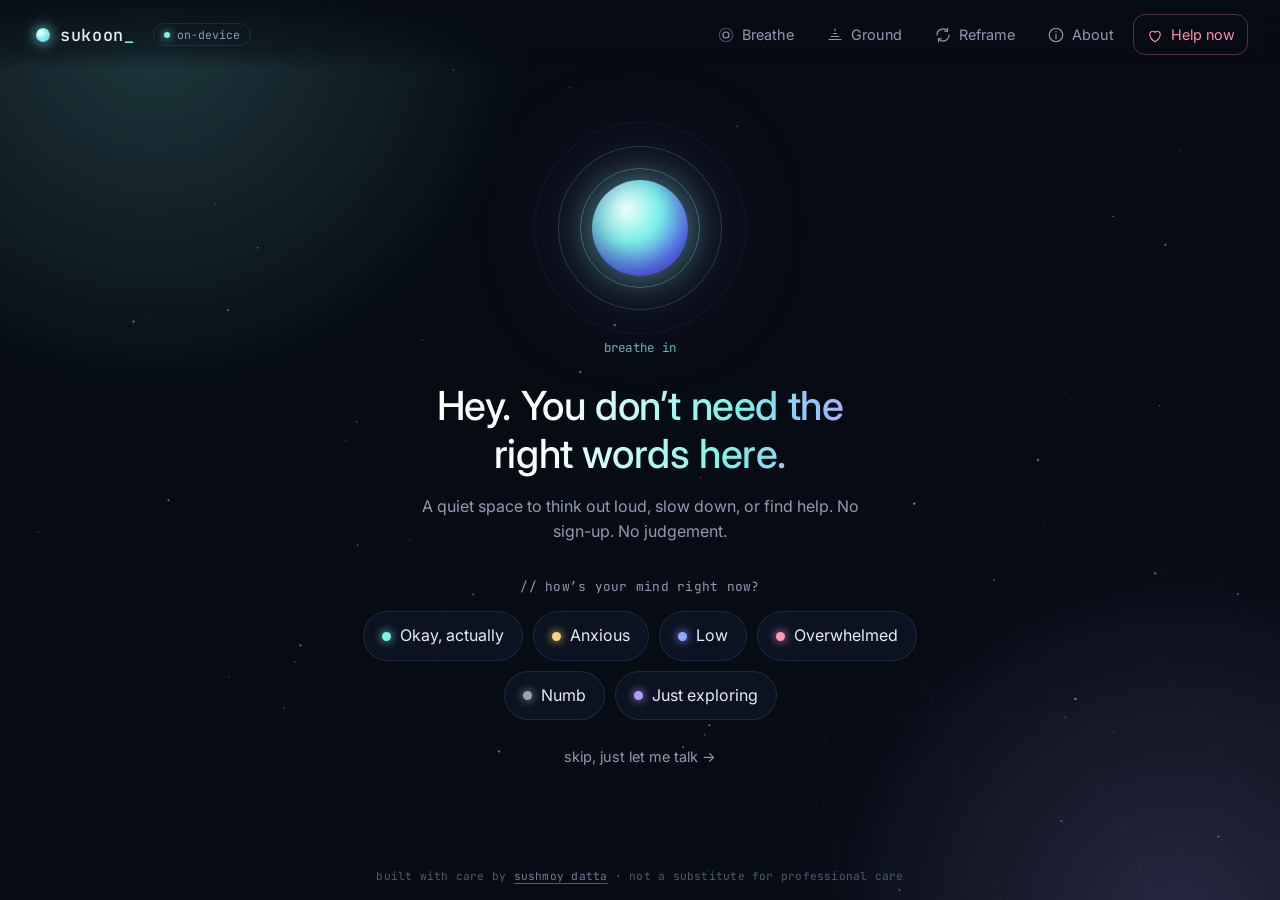
==== frontend/index.html @ e1b1a103 "Redesign as Sukoon: calm futuristic UI, working backend, GitHub Pages deploy - Restructure into back" ====
<!doctype html>
<html lang="en">
<head>
  <meta charset="utf-8" />
  <meta name="viewport" content="width=device-width, initial-scale=1, viewport-fit=cover" />
  <title>Sukoon · Student Wellbeing Companion</title>
  <meta name="description" content="A calm, private space for IIT (ISM) Dhanbad students to talk, breathe and find support. Crisis-aware chatbot with guided breathing, grounding and thought reframing." />
  <meta name="theme-color" content="#070b14" />
  <meta property="og:title" content="Sukoon · Student Wellbeing Companion" />
  <meta property="og:description" content="Talk, breathe, ground yourself. A crisis-aware wellbeing companion for students." />
  <link rel="icon" href="data:image/svg+xml,%3Csvg xmlns='http://www.w3.org/2000/svg' viewBox='0 0 64 64'%3E%3Cdefs%3E%3CradialGradient id='g'%3E%3Cstop offset='0' stop-color='%23b8fff6'/%3E%3Cstop offset='.6' stop-color='%237cf3e8'/%3E%3Cstop offset='1' stop-color='%23a58bff'/%3E%3C/radialGradient%3E%3C/defs%3E%3Ccircle cx='32' cy='32' r='26' fill='url(%23g)'/%3E%3C/svg%3E" />
  <link rel="preconnect" href="https://fonts.googleapis.com" />
  <link rel="preconnect" href="https://fonts.gstatic.com" crossorigin />
  <link href="https://fonts.googleapis.com/css2?family=Inter:wght@300;400;500;600&family=JetBrains+Mono:wght@400;500&display=swap" rel="stylesheet" />
  <link rel="stylesheet" href="css/style.css" />
</head>
<body>
  <div class="bg" aria-hidden="true">
    <div class="bg-grid"></div>
    <div class="bg-aurora a1"></div>
    <div class="bg-aurora a2"></div>
    <canvas id="stars"></canvas>
  </div>

  <header class="topbar">
    <button class="brand" id="brand" aria-label="Sukoon home">
      <span class="brand-dot"></span>
      <span class="brand-name">sukoon<span class="caret">_</span></span>
    </button>
    <span class="status" id="status" title="Where your messages are processed">
      <span class="status-led"></span><span id="status-text">on-device</span>
    </span>
    <nav class="tools" aria-label="Wellbeing tools">
      <button class="tool" data-open="breathe"><svg viewBox="0 0 24 24" aria-hidden="true"><circle cx="12" cy="12" r="4"/><circle cx="12" cy="12" r="9" opacity=".45"/></svg><span>Breathe</span></button>
      <button class="tool" data-open="ground"><svg viewBox="0 0 24 24" aria-hidden="true"><path d="M4 18h16M7 14h10M10 10h4M12 4v2"/></svg><span>Ground</span></button>
      <button class="tool" data-open="reframe"><svg viewBox="0 0 24 24" aria-hidden="true"><path d="M4 12a8 8 0 0 1 14-5.3M20 12a8 8 0 0 1-14 5.3"/><path d="M18 3v4h-4M6 21v-4h4"/></svg><span>Reframe</span></button>
      <button class="tool" data-open="about"><svg viewBox="0 0 24 24" aria-hidden="true"><circle cx="12" cy="12" r="9"/><path d="M12 11v6M12 7.5v.5"/></svg><span>About</span></button>
      <button class="tool urgent" data-open="help"><svg viewBox="0 0 24 24" aria-hidden="true"><path d="M12 21s-7-4.4-7-10a4 4 0 0 1 7-2.6A4 4 0 0 1 19 11c0 5.6-7 10-7 10z"/></svg><span>Help now</span></button>
    </nav>
  </header>

  <!-- ============ WELCOME ============ -->
  <section class="welcome" id="welcome">
    <div class="orb-wrap" aria-hidden="true">
      <div class="orb-ring r3"></div>
      <div class="orb-ring r2"></div>
      <div class="orb-ring r1"></div>
      <div class="orb"></div>
    </div>
    <p class="orb-cue mono" id="orb-cue" aria-hidden="true">breathe in</p>

    <h1 class="welcome-title">Hey. You don’t need the right words here.</h1>
    <p class="welcome-sub">A quiet space to think out loud, slow down, or find help. No sign-up. No judgement.</p>

    <fieldset class="checkin">
      <legend class="mono">// how’s your mind right now?</legend>
      <div class="moods">
        <button class="mood" data-mood="calm"><i style="--c:#7cf3e8"></i>Okay, actually</button>
        <button class="mood" data-mood="anxious"><i style="--c:#ffd27c"></i>Anxious</button>
        <button class="mood" data-mood="low"><i style="--c:#8aa8ff"></i>Low</button>
        <button class="mood" data-mood="overwhelmed"><i style="--c:#ff9bb8"></i>Overwhelmed</button>
        <button class="mood" data-mood="numb"><i style="--c:#9aa3b5"></i>Numb</button>
        <button class="mood" data-mood="curious"><i style="--c:#b49cff"></i>Just exploring</button>
      </div>
    </fieldset>
    <button class="link-btn" id="skip-checkin">skip, just let me talk →</button>
  </section>

  <!-- ============ CHAT ============ -->
  <main class="chat" id="chat" hidden>
    <div class="messages" id="messages" role="log" aria-live="polite" aria-label="Conversation"></div>

    <div class="composer-wrap">
      <div class="suggestions" id="suggestions"></div>
      <form class="composer" id="composer" autocomplete="off">
        <label for="input" class="sr-only">Your message</label>
        <textarea id="input" rows="1" maxlength="2000" placeholder="Type whatever’s on your mind…"></textarea>
        <button type="submit" class="send" id="send" aria-label="Send" disabled>
          <svg viewBox="0 0 24 24" aria-hidden="true"><path d="M5 12h13M13 6l6 6-6 6"/></svg>
        </button>
      </form>
      <p class="disclaimer">Sukoon is a student project, not a therapist. In an emergency call <a href="tel:112">112</a> or Tele-MANAS <a href="tel:14416">14416</a>.</p>
    </div>
  </main>

  <!-- ============ DIALOGS ============ -->
  <dialog class="sheet" id="dlg-breathe" aria-labelledby="breathe-title">
    <button class="close" data-close aria-label="Close">×</button>
    <p class="eyebrow mono">// paced breathing</p>
    <h2 id="breathe-title">Slow your breath, slow your mind</h2>
    <p class="muted">A longer exhale tells your nervous system it’s safe. Follow the circle: in for 4, out for 6.</p>
    <div class="breather" id="breather">
      <div class="breather-orb"></div>
      <div class="breather-text"><span id="breath-phase">ready</span><span class="mono" id="breath-count"></span></div>
    </div>
    <div class="row center">
      <div class="seg" role="radiogroup" aria-label="Duration">
        <button role="radio" aria-checked="false" data-min="1">1 min</button>
        <button role="radio" aria-checked="true" data-min="2">2 min</button>
        <button role="radio" aria-checked="false" data-min="5">5 min</button>
      </div>
      <button class="btn primary" id="breath-toggle">Begin</button>
    </div>
    <p class="muted small center" id="breath-done" hidden></p>
  </dialog>

  <dialog class="sheet" id="dlg-ground" aria-labelledby="ground-title">
    <button class="close" data-close aria-label="Close">×</button>
    <p class="eyebrow mono">// 5·4·3·2·1 grounding</p>
    <h2 id="ground-title">Come back to the room you’re in</h2>
    <p class="muted">When thoughts spiral, your senses are an anchor. Take your time with each one.</p>
    <div class="ground-steps" id="ground-steps"></div>
    <div class="ground-card" id="ground-card"></div>
    <div class="row between">
      <button class="btn ghost" id="ground-back">Back</button>
      <button class="btn primary" id="ground-next">Next</button>
    </div>
  </dialog>

  <dialog class="sheet" id="dlg-reframe" aria-labelledby="reframe-title">
    <button class="close" data-close aria-label="Close">×</button>
    <p class="eyebrow mono">// thought reframe · CBT-inspired</p>
    <h2 id="reframe-title">Talk to yourself like a friend would</h2>
    <form id="reframe-form" class="reframe">
      <label>1. What’s the thought that’s weighing on you?
        <textarea name="thought" rows="2" placeholder="e.g. I’m going to fail endsems and disappoint everyone." required></textarea></label>
      <label>2. If a close friend said this, what would you tell them?
        <textarea name="friend" rows="2" placeholder="e.g. One exam doesn’t define you. You’ve recovered before." required></textarea></label>
      <label>3. A kinder, more balanced way to see it:
        <textarea name="reframe" rows="2" placeholder="e.g. I’m worried because I care. I can prepare one topic today." required></textarea></label>
      <div class="row between">
        <span class="muted small">Saved only in this browser.</span>
        <button class="btn primary" type="submit">Save reframe</button>
      </div>
    </form>
    <div class="reframes" id="reframes"></div>
  </dialog>

  <dialog class="sheet urgent-sheet" id="dlg-help" aria-labelledby="help-title">
    <button class="close" data-close aria-label="Close">×</button>
    <p class="eyebrow mono">// you matter</p>
    <h2 id="help-title">Talk to a real person, right now</h2>
    <p class="muted">If you’re thinking about hurting yourself or feel unsafe, please reach out. These are free and confidential.</p>
    <div class="helplines">
      <a class="helpline" href="tel:14416"><b>Tele-MANAS</b><span>Govt. of India mental health line · 24×7 · many languages</span><em>14416</em></a>
      <a class="helpline" href="tel:112"><b>Emergency</b><span>Police · ambulance · immediate danger</span><em>112</em></a>
      <a class="helpline" href="tel:+919152987821"><b>iCall (TISS)</b><span>Trained counsellors · Mon–Sat, 10am–8pm</span><em>9152987821</em></a>
      <a class="helpline" href="tel:18001805522"><b>Anti-Ragging Helpline</b><span>National · 24×7</span><em>1800-180-5522</em></a>
      <a class="helpline" href="https://www.iitism.ac.in/" target="_blank" rel="noopener"><b>IIT (ISM) Counselling Centre</b><span>Free for students · see the institute site for current timings</span><em>iitism.ac.in ↗</em></a>
    </div>
    <p class="muted small">Not sure what to say? “I’m not okay and I need to talk to someone” is enough.</p>
  </dialog>

  <dialog class="sheet wide" id="dlg-about" aria-labelledby="about-title">
    <button class="close" data-close aria-label="Close">×</button>
    <p class="eyebrow mono">// about this project</p>
    <h2 id="about-title">How Sukoon works</h2>
    <p class="muted">Every message passes through a safety layer <em>before</em> anything else. If it signals risk, the AI is skipped entirely and a person-first safety response is shown with real helplines.</p>
    <ol class="pipeline">
      <li><span class="mono">01</span><b>Message</b><small>typed in the browser</small></li>
      <li><span class="mono">02</span><b>Crisis triage</b><small>severity-weighted pattern rules, runs on-device first</small></li>
      <li class="fork"><div><span class="mono">03a</span><b>Safety response</b><small>helplines, no AI</small></div><div><span class="mono">03b</span><b>Grounded answer</b><small>MiniLM retrieval → Llama 4 via Groq <i>(live)</i> · curated responses <i>(demo)</i></small></div></li>
      <li><span class="mono">04</span><b>Privacy-first log</b><small>metadata only, session IDs hashed</small></li>
    </ol>
    <h3>Design principles</h3>
    <ul class="principles">
      <li><b>Low barrier.</b> No account, no form. A mood check-in replaces a blank page.</li>
      <li><b>Validate, then help.</b> Replies reflect feelings before offering advice, as in person-centred counselling.</li>
      <li><b>Body before words.</b> Paced breathing and grounding work even when talking feels hard.</li>
      <li><b>Honest about limits.</b> It’s a companion, not a clinician, and it always points to humans.</li>
    </ul>
    <p class="muted small">Stack: FastAPI · sentence-transformers · Groq · vanilla JS. <span id="mode-note"></span> <a href="https://github.com/sushmoydatta/IIT-ISM-Student-Wellbeing-Assistant" target="_blank" rel="noopener">Source on GitHub ↗</a></p>
  </dialog>

  <footer class="foot mono">built with care by <a href="https://github.com/sushmoydatta" target="_blank" rel="noopener">sushmoy datta</a> · not a substitute for professional care</footer>

  <script src="js/config.js"></script>
  <script src="js/triage.js"></script>
  <script src="js/companion.js"></script>
  <script src="js/app.js"></script>
</body>
</html>
---- frontend/css/style.css ----
/* Sukoon: soft-futuristic, calm-first.
   Neon is used sparingly as light, never as alarm. Motion is slow (≥4s) and
   synced to a breathing rhythm; everything stills under prefers-reduced-motion. */

:root {
  --bg: #070b14;
  --bg-2: #0b1120;
  --panel: rgba(18, 26, 46, 0.55);
  --panel-solid: #0f1729;
  --line: rgba(140, 170, 255, 0.14);
  --line-2: rgba(140, 170, 255, 0.24);
  --text: #e6ecf7;
  --muted: #8f9bb3;
  --cyan: #7cf3e8;
  --cyan-dim: rgba(124, 243, 232, 0.16);
  --violet: #b49cff;
  --violet-dim: rgba(180, 156, 255, 0.16);
  --rose: #ff8fab;
  --rose-dim: rgba(255, 143, 171, 0.14);
  --radius: 18px;
  --breath: 10s; /* 4s in + 6s out */
  --font: "Inter", system-ui, -apple-system, "Segoe UI", sans-serif;
  --mono: "JetBrains Mono", ui-monospace, "SFMono-Regular", monospace;
  color-scheme: dark;
}

* { box-sizing: border-box; }
[hidden] { display: none !important; }
html, body { height: 100%; }
body {
  margin: 0;
  background: var(--bg);
  color: var(--text);
  font: 400 16px/1.6 var(--font);
  -webkit-font-smoothing: antialiased;
  display: flex;
  flex-direction: column;
  min-height: 100dvh;
  overflow-x: hidden;
}
a { color: var(--cyan); text-decoration-color: rgba(124, 243, 232, .4); text-underline-offset: 3px; }
button { font: inherit; color: inherit; cursor: pointer; }
.mono { font-family: var(--mono); letter-spacing: .02em; }
.muted { color: var(--muted); }
.small { font-size: .85rem; }
.center { text-align: center; justify-content: center; }
.sr-only { position: absolute; width: 1px; height: 1px; overflow: hidden; clip: rect(0 0 0 0); white-space: nowrap; }
:focus-visible { outline: 2px solid var(--cyan); outline-offset: 3px; border-radius: 8px; }

/* ---------- background ---------- */
.bg { position: fixed; inset: 0; z-index: -1; overflow: hidden; }
.bg-grid {
  position: absolute; inset: -50% -10% 0;
  background-image:
    linear-gradient(var(--line) 1px, transparent 1px),
    linear-gradient(90deg, var(--line) 1px, transparent 1px);
  background-size: 56px 56px;
  transform: perspective(600px) rotateX(58deg) translateY(30%);
  mask-image: linear-gradient(to top, rgba(0,0,0,.55), transparent 65%);
  opacity: .5;
}
.bg-aurora {
  position: absolute; width: 60vmax; height: 60vmax; border-radius: 50%;
  opacity: .28; animation: drift 28s ease-in-out infinite alternate;
}
.a1 { background: radial-gradient(closest-side, rgba(124,243,232,.7), transparent); top: -28vmax; left: -18vmax; }
.a2 { background: radial-gradient(closest-side, rgba(180,156,255,.7), transparent); bottom: -32vmax; right: -22vmax; animation-delay: -12s; }
@keyframes drift { to { transform: translate(8vmax, 6vmax) scale(1.1); } }
#stars { position: absolute; inset: 0; width: 100%; height: 100%; }

/* ---------- top bar ---------- */
.topbar {
  position: sticky; top: 0; z-index: 10;
  display: flex; align-items: center; gap: 14px;
  padding: 14px clamp(16px, 4vw, 32px);
  background: linear-gradient(to bottom, rgba(7,11,20,.9), rgba(7,11,20,.5) 70%, transparent);
  backdrop-filter: blur(10px);
}
.brand { display: flex; align-items: center; gap: 10px; background: none; border: 0; padding: 4px; }
.brand-dot {
  width: 14px; height: 14px; border-radius: 50%;
  background: radial-gradient(circle at 35% 35%, #fff, var(--cyan) 45%, var(--violet));
  box-shadow: 0 0 14px var(--cyan); animation: pulse var(--breath) ease-in-out infinite;
}
.brand-name { font: 500 1.05rem var(--mono); letter-spacing: .04em; }
.caret { color: var(--cyan); animation: blink 1.2s steps(2) infinite; }
@keyframes blink { 50% { opacity: 0; } }
.status {
  display: inline-flex; align-items: center; gap: 7px;
  font: 400 .72rem var(--mono); color: var(--muted);
  border: 1px solid var(--line); border-radius: 99px; padding: 3px 10px;
}
.status-led { width: 6px; height: 6px; border-radius: 50%; background: var(--cyan); box-shadow: 0 0 8px var(--cyan); }
.status.live .status-led { background: var(--violet); box-shadow: 0 0 8px var(--violet); }
.tools { margin-left: auto; display: flex; gap: 6px; }
.tool {
  display: inline-flex; align-items: center; gap: 7px;
  background: transparent; border: 1px solid transparent; border-radius: 12px;
  padding: 8px 12px; color: var(--muted); font-size: .9rem;
  transition: color .3s, background .3s, border-color .3s;
}
.tool svg { width: 18px; height: 18px; fill: none; stroke: currentColor; stroke-width: 1.6; stroke-linecap: round; stroke-linejoin: round; }
.tool:hover { color: var(--text); background: var(--panel); border-color: var(--line); }
.tool.urgent { color: var(--rose); border-color: rgba(255,143,171,.3); }
.tool.urgent:hover { background: var(--rose-dim); }

/* ---------- welcome ---------- */
.welcome {
  flex: 1; display: flex; flex-direction: column; align-items: center; justify-content: center;
  text-align: center; padding: 8px 16px 48px; gap: 6px;
}
.orb-wrap { position: relative; width: 200px; height: 200px; display: grid; place-items: center; margin-bottom: 4px; }
.orb, .orb-ring { position: absolute; border-radius: 50%; }
.orb {
  width: 96px; height: 96px;
  background: radial-gradient(circle at 35% 30%, #effffd, var(--cyan) 38%, #5b7cff 75%, var(--violet));
  box-shadow: 0 0 40px rgba(124,243,232,.55), 0 0 120px rgba(180,156,255,.35), inset 0 -10px 30px rgba(40,20,120,.5);
  animation: breathe var(--breath) ease-in-out infinite;
}
.orb-ring { inset: 0; border: 1px solid var(--line-2); animation: breathe var(--breath) ease-in-out infinite; }
.orb-ring.r1 { inset: 40px; animation-delay: .25s; border-color: rgba(124,243,232,.3); }
.orb-ring.r2 { inset: 18px; animation-delay: .5s; }
.orb-ring.r3 { inset: -6px; animation-delay: .75s; opacity: .5; border-style: dashed; }
/* 4s in (40%) then 6s out */
@keyframes breathe {
  0%   { transform: scale(.78); }
  40%  { transform: scale(1.12); }
  100% { transform: scale(.78); }
}
@keyframes pulse { 0%,100% { opacity: .6; } 40% { opacity: 1; } }
.orb-cue { color: var(--cyan); font-size: .78rem; opacity: .75; min-height: 1.4em; margin: 0 0 18px; transition: opacity .6s; }
.welcome-title {
  font-weight: 500; font-size: clamp(1.6rem, 4.2vw, 2.5rem); line-height: 1.2;
  margin: 0; max-width: 18ch; letter-spacing: -.01em;
  background: linear-gradient(100deg, #fff 30%, var(--cyan) 70%, var(--violet));
  -webkit-background-clip: text; background-clip: text; color: transparent;
}
.welcome-sub { color: var(--muted); max-width: 44ch; margin: 10px 0 26px; }
.checkin { border: 0; padding: 0; margin: 0; }
.checkin legend { color: var(--muted); font-size: .8rem; margin: 0 auto 14px; }
.moods { display: flex; flex-wrap: wrap; gap: 10px; justify-content: center; max-width: 640px; }
.mood {
  display: inline-flex; align-items: center; gap: 9px;
  padding: 11px 18px; border-radius: 99px;
  background: var(--panel); border: 1px solid var(--line); backdrop-filter: blur(8px);
  transition: transform .4s, border-color .4s, box-shadow .4s;
}
.mood i { width: 9px; height: 9px; border-radius: 50%; background: var(--c); box-shadow: 0 0 10px var(--c); }
.mood:hover, .mood:focus-visible { transform: translateY(-2px); border-color: var(--line-2); box-shadow: 0 8px 30px rgba(0,0,0,.35); }
.link-btn { background: none; border: 0; color: var(--muted); margin-top: 18px; font-size: .9rem; }
.link-btn:hover { color: var(--cyan); }

/* ---------- chat ---------- */
.chat { flex: 1; display: flex; flex-direction: column; width: 100%; max-width: 760px; margin: 0 auto; min-height: 0; }
.messages { flex: 1; overflow-y: auto; padding: 12px 16px 24px; display: flex; flex-direction: column; gap: 14px; scroll-behavior: smooth;
  mask-image: linear-gradient(to bottom, transparent 0, #000 24px, #000 calc(100% - 32px), transparent); }
.msg { display: flex; gap: 12px; max-width: 88%; animation: rise .6s cubic-bezier(.2,.7,.2,1) both; }
@keyframes rise { from { opacity: 0; transform: translateY(8px); } }
.msg.bot { align-self: flex-start; }
.msg.user { align-self: flex-end; flex-direction: row-reverse; }
.avatar {
  flex: none; width: 28px; height: 28px; margin-top: 4px; border-radius: 50%;
  background: radial-gradient(circle at 35% 30%, #effffd, var(--cyan) 40%, var(--violet));
  box-shadow: 0 0 14px rgba(124,243,232,.45);
}
.bubble {
  padding: 12px 16px; border-radius: var(--radius); white-space: pre-wrap; word-wrap: break-word;
  background: var(--panel); border: 1px solid var(--line); backdrop-filter: blur(10px);
}
.msg.bot .bubble { border-top-left-radius: 6px; }
.msg.user .bubble {
  border-top-right-radius: 6px;
  background: linear-gradient(135deg, rgba(124,243,232,.16), rgba(180,156,255,.16));
  border-color: rgba(124,243,232,.28);
}
.bubble p { margin: 0 0 .7em; } .bubble p:last-child { margin: 0; }
.bubble .actions { display: flex; flex-wrap: wrap; gap: 8px; margin-top: 12px; }
.chip {
  font-size: .85rem; padding: 6px 12px; border-radius: 99px;
  background: rgba(124,243,232,.07); border: 1px solid rgba(124,243,232,.28); color: var(--cyan);
  transition: background .3s;
}
.chip:hover { background: var(--cyan-dim); }
.msg-meta { font: .68rem var(--mono); color: var(--muted); opacity: .7; margin-top: 4px; padding-left: 4px; }

.typing .bubble { display: flex; gap: 6px; padding: 16px 18px; }
.typing .bubble span { width: 7px; height: 7px; border-radius: 50%; background: var(--cyan); opacity: .3; animation: dot 1.4s ease-in-out infinite; }
.typing .bubble span:nth-child(2) { animation-delay: .2s; } .typing .bubble span:nth-child(3) { animation-delay: .4s; }
@keyframes dot { 40% { opacity: 1; transform: translateY(-3px); } }

.crisis-card {
  margin-top: 12px; padding: 14px; border-radius: 14px;
  background: var(--rose-dim); border: 1px solid rgba(255,143,171,.35);
  white-space: normal;
}
.crisis-card b { color: var(--rose); font-weight: 600; }
.crisis-card .lines { display: grid; gap: 8px; margin-top: 10px; }
.crisis-card a {
  display: flex; justify-content: space-between; gap: 12px; align-items: center;
  padding: 10px 12px; border-radius: 10px; text-decoration: none; color: var(--text);
  background: rgba(7,11,20,.5); border: 1px solid rgba(255,143,171,.2);
}
.crisis-card a em { font: 500 .95rem var(--mono); font-style: normal; color: var(--rose); }

.composer-wrap { position: sticky; bottom: 0; padding: 8px 16px calc(12px + env(safe-area-inset-bottom)); }
.suggestions { display: flex; gap: 8px; overflow-x: auto; padding: 4px 0 10px; scrollbar-width: none; }
.suggestions::-webkit-scrollbar { display: none; }
.suggestions .chip { flex: none; color: var(--text); background: var(--panel); border-color: var(--line); }
.suggestions .chip:hover { border-color: var(--line-2); }
.composer {
  display: flex; align-items: flex-end; gap: 8px; padding: 8px 8px 8px 18px;
  border-radius: 22px; background: var(--panel-solid); border: 1px solid var(--line-2);
  box-shadow: 0 0 0 0 transparent; transition: box-shadow .5s, border-color .5s;
}
.composer:focus-within { border-color: rgba(124,243,232,.45); box-shadow: 0 0 0 4px rgba(124,243,232,.07), 0 0 40px rgba(124,243,232,.08); }
.composer textarea {
  flex: 1; resize: none; border: 0; outline: 0; background: transparent; color: var(--text);
  font: inherit; padding: 8px 0; max-height: 160px;
}
.composer textarea::placeholder { color: #63708a; }
.send {
  width: 42px; height: 42px; border-radius: 50%; border: 0; display: grid; place-items: center; flex: none;
  background: linear-gradient(135deg, var(--cyan), var(--violet)); color: #071018;
  transition: opacity .3s, transform .3s;
}
.send svg { width: 20px; height: 20px; fill: none; stroke: currentColor; stroke-width: 2; stroke-linecap: round; stroke-linejoin: round; }
.send:disabled { opacity: .25; cursor: default; }
.send:not(:disabled):hover { transform: scale(1.06); }
.disclaimer { text-align: center; color: var(--muted); font-size: .74rem; margin: 10px 0 0; }

/* ---------- dialogs ---------- */
dialog.sheet {
  width: min(520px, calc(100vw - 32px)); max-height: calc(100dvh - 48px); overflow-y: auto;
  padding: 28px; border-radius: 24px; color: var(--text);
  background: linear-gradient(180deg, rgba(20,30,54,.96), rgba(11,17,32,.98));
  border: 1px solid var(--line-2);
  box-shadow: 0 30px 80px rgba(0,0,0,.6), 0 0 60px rgba(124,243,232,.06);
}
dialog.sheet.wide { width: min(680px, calc(100vw - 32px)); }
dialog::backdrop { background: rgba(3,6,12,.65); backdrop-filter: blur(6px); }
dialog[open] { animation: pop .45s cubic-bezier(.2,.8,.2,1); }
@keyframes pop { from { opacity: 0; transform: translateY(12px) scale(.98); } }
.sheet h2 { margin: 2px 0 8px; font-weight: 500; font-size: 1.35rem; }
.sheet h3 { font-weight: 500; font-size: 1rem; margin: 22px 0 8px; }
.eyebrow { color: var(--cyan); font-size: .74rem; margin: 0; }
.urgent-sheet .eyebrow { color: var(--rose); }
.close {
  position: sticky; float: right; top: 0; margin: -10px -10px 0 0;
  width: 34px; height: 34px; border-radius: 50%; background: var(--panel); border: 1px solid var(--line);
  font-size: 1.2rem; line-height: 1; color: var(--muted);
}
.close:hover { color: var(--text); }
.row { display: flex; gap: 12px; align-items: center; margin-top: 18px; flex-wrap: wrap; }
.row.between { justify-content: space-between; }
.btn { padding: 10px 20px; border-radius: 12px; border: 1px solid var(--line-2); background: var(--panel); }
.btn.primary { background: linear-gradient(135deg, var(--cyan), var(--violet)); color: #071018; border: 0; font-weight: 500; }
.btn.ghost { background: transparent; }
.btn:disabled { opacity: .35; cursor: default; }
.seg { display: inline-flex; padding: 3px; border-radius: 12px; background: rgba(7,11,20,.6); border: 1px solid var(--line); }
.seg button { border: 0; background: none; padding: 7px 12px; border-radius: 9px; font-size: .85rem; color: var(--muted); }
.seg button[aria-checked="true"] { background: var(--cyan-dim); color: var(--cyan); }

/* breathe */
.breather { position: relative; height: 260px; display: grid; place-items: center; margin: 10px 0; }
.breather-orb {
  width: 120px; height: 120px; border-radius: 50%;
  background: radial-gradient(circle at 35% 30%, #effffd, var(--cyan) 40%, #5b7cff 78%, var(--violet));
  box-shadow: 0 0 50px rgba(124,243,232,.45), 0 0 120px rgba(180,156,255,.3);
  transform: scale(.7); transition: transform 4s cubic-bezier(.45,.05,.55,.95);
}
.breather.in .breather-orb { transform: scale(1.55); transition-duration: 4s; }
.breather.out .breather-orb { transform: scale(.7); transition-duration: 6s; }
.breather-text { position: absolute; display: flex; flex-direction: column; align-items: center; text-shadow: 0 1px 12px rgba(0,0,0,.6); }
#breath-phase { font-size: 1.2rem; font-weight: 500; color: #061016; }
.breather:not(.in):not(.out) #breath-phase { color: var(--text); }
#breath-count { font-size: .8rem; color: #0a2030; }

/* ground */
.ground-steps { display: flex; gap: 8px; margin: 18px 0 14px; }
.ground-steps span { flex: 1; height: 4px; border-radius: 4px; background: var(--line); transition: background .5s; }
.ground-steps span.on { background: linear-gradient(90deg, var(--cyan), var(--violet)); }
.ground-card { min-height: 220px; }
.ground-card .big { font: 500 3rem/1 var(--mono); color: var(--cyan); }
.ground-card h4 { margin: 6px 0 4px; font-weight: 500; font-size: 1.1rem; }
.ground-card .inputs { display: grid; gap: 8px; margin-top: 12px; }
input.field, .reframe textarea {
  width: 100%; padding: 10px 12px; border-radius: 10px; font: inherit; color: var(--text);
  background: rgba(7,11,20,.6); border: 1px solid var(--line); outline: 0;
}
input.field:focus, .reframe textarea:focus { border-color: rgba(124,243,232,.45); }

/* reframe */
.reframe { display: grid; gap: 14px; margin-top: 14px; }
.reframe label { display: grid; gap: 6px; font-size: .92rem; }
.reframe textarea { resize: vertical; }
.reframes { display: grid; gap: 10px; margin-top: 18px; }
.reframe-item { padding: 12px 14px; border-radius: 12px; background: var(--panel); border: 1px solid var(--line); font-size: .9rem; }
.reframe-item s { color: var(--muted); }
.reframe-item p { margin: 6px 0 0; color: var(--cyan); }
.reframe-item button { float: right; background: none; border: 0; color: var(--muted); font-size: .8rem; }

/* help */
.helplines { display: grid; gap: 10px; margin: 18px 0; }
.helpline {
  display: grid; grid-template-columns: 1fr auto; gap: 2px 12px; padding: 14px 16px; border-radius: 14px;
  text-decoration: none; color: var(--text); background: var(--panel); border: 1px solid var(--line);
  transition: border-color .3s, background .3s;
}
.helpline:hover { border-color: rgba(255,143,171,.45); background: var(--rose-dim); }
.helpline span { grid-column: 1; color: var(--muted); font-size: .82rem; }
.helpline em { grid-row: 1 / 3; grid-column: 2; align-self: center; font: 500 1rem var(--mono); font-style: normal; color: var(--rose); }

/* about */
.pipeline { list-style: none; padding: 0; margin: 18px 0; display: grid; gap: 8px; }
.pipeline li, .pipeline .fork > div {
  display: grid; grid-template-columns: 44px 1fr; gap: 0 10px; align-items: baseline;
  padding: 12px 14px; border-radius: 12px; background: var(--panel); border: 1px solid var(--line);
}
.pipeline li span { grid-row: 1 / 3; color: var(--cyan); font-size: .78rem; }
.pipeline small { grid-column: 2; color: var(--muted); }
.pipeline li.fork { display: grid; grid-template-columns: 1fr 1fr; gap: 8px; padding: 0; background: none; border: 0; align-items: stretch; }
.pipeline .fork > div:first-child { border-color: rgba(255,143,171,.3); }
.pipeline .fork > div:first-child span { color: var(--rose); }
.pipeline .fork span { grid-row: 1 / 3; color: var(--violet); font-size: .78rem; }
.principles { padding-left: 18px; margin: 0 0 16px; color: var(--muted); }
.principles li { margin: 6px 0; } .principles b { color: var(--text); font-weight: 500; }

.foot { text-align: center; color: #4f5a72; font-size: .7rem; padding: 0 16px 14px; }
.foot a { color: #6f7b94; }
body.chatting .foot { display: none; }

/* ---------- responsive ---------- */
@media (max-width: 720px) {
  .tool span { display: none; }
  .tool { padding: 8px; }
  .status { display: none; }
  .orb-wrap { width: 160px; height: 160px; }
  .orb { width: 80px; height: 80px; }
  .msg { max-width: 94%; }
  .pipeline li.fork { grid-template-columns: 1fr; }
  dialog.sheet { padding: 22px 18px; }
}

@media (prefers-reduced-motion: reduce) {
  *, *::before, *::after { animation-duration: .01ms !important; animation-iteration-count: 1 !important; transition-duration: .01ms !important; scroll-behavior: auto !important; }
  .breather.in .breather-orb, .breather.out .breather-orb { transition-duration: .01ms !important; }
}
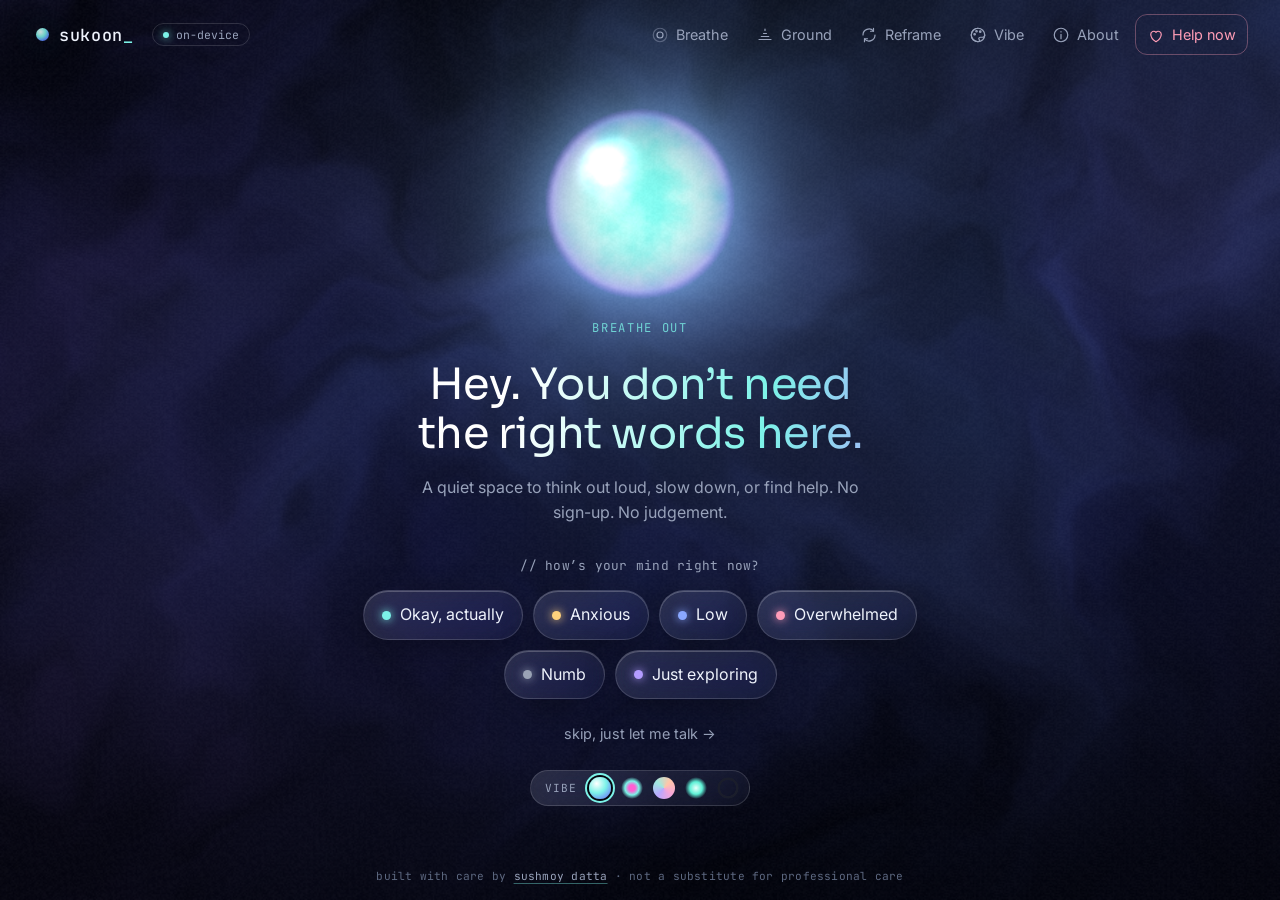
==== commit db19ea58: "Add five switchable WebGL vibes to the frontend - New scene engine (raw WebGL, no libraries): Liquid" ====
--- a/frontend/index.html
+++ b/frontend/index.html
@@ -1,5 +1,5 @@
 <!doctype html>
-<html lang="en">
+<html lang="en" data-vibe="aurora">
 <head>
   <meta charset="utf-8" />
   <meta name="viewport" content="width=device-width, initial-scale=1, viewport-fit=cover" />
@@ -11,15 +11,18 @@
   <link rel="icon" href="data:image/svg+xml,%3Csvg xmlns='http://www.w3.org/2000/svg' viewBox='0 0 64 64'%3E%3Cdefs%3E%3CradialGradient id='g'%3E%3Cstop offset='0' stop-color='%23b8fff6'/%3E%3Cstop offset='.6' stop-color='%237cf3e8'/%3E%3Cstop offset='1' stop-color='%23a58bff'/%3E%3C/radialGradient%3E%3C/defs%3E%3Ccircle cx='32' cy='32' r='26' fill='url(%23g)'/%3E%3C/svg%3E" />
   <link rel="preconnect" href="https://fonts.googleapis.com" />
   <link rel="preconnect" href="https://fonts.gstatic.com" crossorigin />
-  <link href="https://fonts.googleapis.com/css2?family=Inter:wght@300;400;500;600&family=JetBrains+Mono:wght@400;500&display=swap" rel="stylesheet" />
+  <link href="https://fonts.googleapis.com/css2?family=Inter:wght@300;400;500;600&family=Sora:wght@300;400;500&family=JetBrains+Mono:wght@400;500&family=Chakra+Petch:wght@400;500;600&family=Fraunces:ital,opsz,wght@1,9..144,300;1,9..144,400&family=Cormorant+Garamond:wght@400;500;600&display=swap" rel="stylesheet" />
+  <script>
+    // Apply the saved vibe before first paint to avoid a flash of the default theme.
+    try { var v = JSON.parse(localStorage.getItem("sukoon.vibe")); if (v) document.documentElement.dataset.vibe = v; } catch (e) {}
+  </script>
   <link rel="stylesheet" href="css/style.css" />
 </head>
 <body>
   <div class="bg" aria-hidden="true">
-    <div class="bg-grid"></div>
-    <div class="bg-aurora a1"></div>
-    <div class="bg-aurora a2"></div>
-    <canvas id="stars"></canvas>
+    <div class="bg-fallback"></div>
+    <canvas id="scene"></canvas>
+    <div class="hud" ><i></i><i></i><i></i><i></i></div>
   </div>
 
   <header class="topbar">
@@ -34,6 +37,7 @@
       <button class="tool" data-open="breathe"><svg viewBox="0 0 24 24" aria-hidden="true"><circle cx="12" cy="12" r="4"/><circle cx="12" cy="12" r="9" opacity=".45"/></svg><span>Breathe</span></button>
       <button class="tool" data-open="ground"><svg viewBox="0 0 24 24" aria-hidden="true"><path d="M4 18h16M7 14h10M10 10h4M12 4v2"/></svg><span>Ground</span></button>
       <button class="tool" data-open="reframe"><svg viewBox="0 0 24 24" aria-hidden="true"><path d="M4 12a8 8 0 0 1 14-5.3M20 12a8 8 0 0 1-14 5.3"/><path d="M18 3v4h-4M6 21v-4h4"/></svg><span>Reframe</span></button>
+      <button class="tool" data-open="vibe" aria-label="Change vibe"><svg viewBox="0 0 24 24" aria-hidden="true"><circle cx="12" cy="12" r="9"/><path d="M12 3a9 9 0 0 0 0 18c1.5 0 2-1 2-2s-1-1.5-1-2.5S14 15 15.5 15H18a3 3 0 0 0 3-3"/><circle cx="7.5" cy="11" r="1"/><circle cx="10" cy="7" r="1"/><circle cx="15" cy="7.5" r="1"/></svg><span>Vibe</span></button>
       <button class="tool" data-open="about"><svg viewBox="0 0 24 24" aria-hidden="true"><circle cx="12" cy="12" r="9"/><path d="M12 11v6M12 7.5v.5"/></svg><span>About</span></button>
       <button class="tool urgent" data-open="help"><svg viewBox="0 0 24 24" aria-hidden="true"><path d="M12 21s-7-4.4-7-10a4 4 0 0 1 7-2.6A4 4 0 0 1 19 11c0 5.6-7 10-7 10z"/></svg><span>Help now</span></button>
     </nav>
@@ -41,7 +45,7 @@
 
   <!-- ============ WELCOME ============ -->
   <section class="welcome" id="welcome">
-    <div class="orb-wrap" aria-hidden="true">
+    <div class="orb-wrap" id="orb-anchor" aria-hidden="true">
       <div class="orb-ring r3"></div>
       <div class="orb-ring r2"></div>
       <div class="orb-ring r1"></div>
@@ -64,6 +68,7 @@
       </div>
     </fieldset>
     <button class="link-btn" id="skip-checkin">skip, just let me talk →</button>
+    <div class="vibe-row" role="radiogroup" aria-label="Choose a vibe"></div>
   </section>
 
   <!-- ============ CHAT ============ -->
@@ -151,6 +156,14 @@
     <p class="muted small">Not sure what to say? “I’m not okay and I need to talk to someone” is enough.</p>
   </dialog>
 
+  <dialog class="sheet wide" id="dlg-vibe" aria-labelledby="vibe-title">
+    <button class="close" data-close aria-label="Close">×</button>
+    <p class="eyebrow mono">// choose your vibe</p>
+    <h2 id="vibe-title">Pick the space that feels right today</h2>
+    <p class="muted">Each one breathes with you and shifts colour with your mood. Your choice stays in this browser.</p>
+    <div class="vibe-grid" role="radiogroup" aria-label="Vibes"></div>
+  </dialog>
+
   <dialog class="sheet wide" id="dlg-about" aria-labelledby="about-title">
     <button class="close" data-close aria-label="Close">×</button>
     <p class="eyebrow mono">// about this project</p>
@@ -169,7 +182,7 @@
       <li><b>Body before words.</b> Paced breathing and grounding work even when talking feels hard.</li>
       <li><b>Honest about limits.</b> It’s a companion, not a clinician, and it always points to humans.</li>
     </ul>
-    <p class="muted small">Stack: FastAPI · sentence-transformers · Groq · vanilla JS. <span id="mode-note"></span> <a href="https://github.com/sushmoydatta/IIT-ISM-Student-Wellbeing-Assistant" target="_blank" rel="noopener">Source on GitHub ↗</a></p>
+    <p class="muted small">Stack: FastAPI · sentence-transformers · Groq · vanilla JS · raw WebGL shaders (5 vibes, no libraries). <span id="mode-note"></span> <a href="https://github.com/sushmoydatta/IIT-ISM-Student-Wellbeing-Assistant" target="_blank" rel="noopener">Source on GitHub ↗</a></p>
   </dialog>
 
   <footer class="foot mono">built with care by <a href="https://github.com/sushmoydatta" target="_blank" rel="noopener">sushmoy datta</a> · not a substitute for professional care</footer>
@@ -177,6 +190,7 @@
   <script src="js/config.js"></script>
   <script src="js/triage.js"></script>
   <script src="js/companion.js"></script>
+  <script src="js/scene.js"></script>
   <script src="js/app.js"></script>
 </body>
 </html>
--- a/frontend/css/style.css
+++ b/frontend/css/style.css
@@ -1,29 +1,190 @@
-/* Sukoon: soft-futuristic, calm-first.
-   Neon is used sparingly as light, never as alarm. Motion is slow (≥4s) and
-   synced to a breathing rhythm; everything stills under prefers-reduced-motion. */
-
-:root {
-  --bg: #070b14;
-  --bg-2: #0b1120;
-  --panel: rgba(18, 26, 46, 0.55);
-  --panel-solid: #0f1729;
-  --line: rgba(140, 170, 255, 0.14);
-  --line-2: rgba(140, 170, 255, 0.24);
-  --text: #e6ecf7;
-  --muted: #8f9bb3;
-  --cyan: #7cf3e8;
-  --cyan-dim: rgba(124, 243, 232, 0.16);
-  --violet: #b49cff;
-  --violet-dim: rgba(180, 156, 255, 0.16);
-  --rose: #ff8fab;
-  --rose-dim: rgba(255, 143, 171, 0.14);
-  --radius: 18px;
-  --breath: 10s; /* 4s in + 6s out */
-  --font: "Inter", system-ui, -apple-system, "Segoe UI", sans-serif;
-  --mono: "JetBrains Mono", ui-monospace, "SFMono-Regular", monospace;
+/* Sukoon: five vibes, one calm system.
+   Every component is styled through the tokens below; each [data-vibe] block
+   only swaps tokens plus a few signature details (glass sheen, HUD brackets,
+   paper ink). Motion is slow and breath-synced (--breath, 0..1, set by scene.js)
+   and everything stills under prefers-reduced-motion. */
+
+/* ---------- 1. Liquid Aurora (default) ---------- */
+:root,
+[data-vibe="aurora"] {
   color-scheme: dark;
-}
-
+  --bg: #05070f;
+  --text: #eef2fb;
+  --muted: #98a2ba;
+  --faint: #5d6880;
+  --accent: #7cf3e8;
+  --accent-2: #b49cff;
+  --on-accent: #071018;
+  --panel: linear-gradient(135deg, rgba(255,255,255,.12), rgba(255,255,255,.035));
+  --panel-solid: rgba(14, 20, 38, .72);
+  --sheet: linear-gradient(180deg, rgba(22,30,56,.92), rgba(10,15,30,.96));
+  --border: rgba(255,255,255,.14);
+  --border-strong: rgba(255,255,255,.26);
+  --user-bubble: linear-gradient(135deg, rgba(124,243,232,.20), rgba(180,156,255,.20));
+  --user-border: rgba(124,243,232,.32);
+  --chip-bg: rgba(124,243,232,.07);
+  --chip-border: rgba(124,243,232,.30);
+  --chip-text: var(--accent);
+  --danger: #ff9db6;
+  --danger-bg: rgba(255,157,182,.12);
+  --title: linear-gradient(100deg, #fff 30%, var(--accent) 70%, var(--accent-2));
+  --orb: radial-gradient(circle at 35% 30%, #effffd, var(--accent) 40%, #5b7cff 76%, var(--accent-2));
+  --glow: 0 0 40px rgba(124,243,232,.35);
+  --font-display: "Sora", "Inter", system-ui, sans-serif;
+  --font-body: "Inter", system-ui, -apple-system, "Segoe UI", sans-serif;
+  --font-mono: "JetBrains Mono", ui-monospace, "SFMono-Regular", monospace;
+  --title-weight: 400;
+  --title-style: normal;
+  --title-transform: none;
+  --radius: 20px;
+  --radius-sm: 12px;
+  --pill: 999px;
+  --blur: blur(18px) saturate(160%);
+  --shadow: 0 10px 40px -12px rgba(0,0,0,.6), inset 0 1px 0 rgba(255,255,255,.22);
+  --fallback: radial-gradient(ellipse at 20% 0%, rgba(124,243,232,.25), transparent 55%), radial-gradient(ellipse at 90% 100%, rgba(180,156,255,.25), transparent 55%), #05070f;
+}
+
+/* ---------- 2. Neural Bloom ---------- */
+[data-vibe="neural"] {
+  color-scheme: dark;
+  --bg: #020309;
+  --text: #dcf7ff;
+  --muted: #86a6b4;
+  --faint: #4b6470;
+  --accent: #7cf3e8;
+  --accent-2: #ff5fd2;
+  --on-accent: #02060c;
+  --panel: rgba(3, 10, 20, .72);
+  --panel-solid: rgba(3, 10, 20, .86);
+  --sheet: linear-gradient(180deg, rgba(4,14,26,.97), rgba(2,6,14,.98));
+  --border: rgba(124,243,232,.24);
+  --border-strong: rgba(124,243,232,.5);
+  --user-bubble: linear-gradient(135deg, rgba(255,95,210,.16), rgba(124,243,232,.10));
+  --user-border: rgba(255,95,210,.45);
+  --chip-bg: rgba(4,10,20,.6);
+  --chip-border: rgba(124,243,232,.38);
+  --chip-text: #cdf6ff;
+  --danger: #ff6fae;
+  --danger-bg: rgba(255,80,150,.10);
+  --title: linear-gradient(100deg, #e9fdff 40%, var(--accent));
+  --orb: radial-gradient(circle at 40% 35%, #fff, var(--accent) 35%, #2a1450 70%, var(--accent-2));
+  --glow: 0 0 22px rgba(124,243,232,.45);
+  --font-display: "Chakra Petch", "Sora", system-ui, sans-serif;
+  --font-body: "Inter", system-ui, sans-serif;
+  --title-weight: 500;
+  --title-transform: uppercase;
+  --radius: 4px;
+  --radius-sm: 3px;
+  --pill: 3px;
+  --blur: blur(6px);
+  --shadow: 0 0 0 1px rgba(124,243,232,.06), 0 12px 40px -16px rgba(0,0,0,.9);
+  --fallback: radial-gradient(circle at 50% 35%, rgba(124,243,232,.18), transparent 45%), #020309;
+}
+
+/* ---------- 3. Dusk Bloom ---------- */
+[data-vibe="dusk"] {
+  color-scheme: dark;
+  --bg: #1a0f22;
+  --text: #fff4ec;
+  --muted: #e2c4c9;
+  --faint: #a78596;
+  --accent: #ffd2bf;
+  --accent-2: #f6a6d8;
+  --on-accent: #3a1c35;
+  --panel: rgba(255,244,236,.11);
+  --panel-solid: rgba(52,26,52,.78);
+  --sheet: linear-gradient(180deg, rgba(64,32,62,.96), rgba(34,18,38,.98));
+  --border: rgba(255,244,236,.20);
+  --border-strong: rgba(255,244,236,.36);
+  --user-bubble: rgba(255,244,236,.86);
+  --user-border: transparent;
+  --chip-bg: rgba(255,244,236,.86);
+  --chip-border: transparent;
+  --chip-text: #3a1c35;
+  --danger: #ffb3c7;
+  --danger-bg: rgba(255,179,199,.14);
+  --title: linear-gradient(100deg, #fff8f2 40%, #ffd2bf 75%, #f6a6d8);
+  --orb: conic-gradient(from 40deg, #ffc6a8, #f6a6d8, #b9a8ff, #9fe9e0, #ffc6a8);
+  --glow: 0 0 40px rgba(246,166,216,.35);
+  --font-display: "Fraunces", Georgia, serif;
+  --title-weight: 300;
+  --title-style: italic;
+  --radius: 24px;
+  --radius-sm: 16px;
+  --blur: blur(14px);
+  --shadow: 0 10px 34px -12px rgba(40,8,30,.7);
+  --fallback: linear-gradient(to bottom, #120c1f, #3a2350 55%, #c0748a);
+}
+[data-vibe="dusk"] .msg.user .bubble { color: #3a1c35; }
+
+/* ---------- 4. Bioluminescent Deep ---------- */
+[data-vibe="deep"] {
+  color-scheme: dark;
+  --bg: #010d14;
+  --text: #e3fbff;
+  --muted: #8fb5c0;
+  --faint: #4f7380;
+  --accent: #5ef0d6;
+  --accent-2: #4fa8ff;
+  --on-accent: #01141a;
+  --panel: linear-gradient(160deg, rgba(94,240,214,.09), rgba(79,168,255,.04));
+  --panel-solid: rgba(2, 24, 34, .78);
+  --sheet: linear-gradient(180deg, rgba(4,34,46,.96), rgba(1,14,22,.98));
+  --border: rgba(94,240,214,.18);
+  --border-strong: rgba(94,240,214,.36);
+  --user-bubble: linear-gradient(135deg, rgba(94,240,214,.16), rgba(79,168,255,.18));
+  --user-border: rgba(94,240,214,.34);
+  --chip-bg: rgba(94,240,214,.07);
+  --chip-border: rgba(94,240,214,.32);
+  --chip-text: var(--accent);
+  --danger: #ff9db6;
+  --danger-bg: rgba(255,157,182,.11);
+  --title: linear-gradient(100deg, #f2fffd 30%, var(--accent) 70%, var(--accent-2));
+  --orb: radial-gradient(circle at 50% 40%, #e9fffb, var(--accent) 35%, rgba(79,168,255,.6) 65%, transparent 72%);
+  --glow: 0 0 36px rgba(94,240,214,.35);
+  --radius: 22px;
+  --radius-sm: 14px;
+  --blur: blur(16px) saturate(140%);
+  --shadow: 0 14px 40px -14px rgba(0,0,0,.7), inset 0 1px 0 rgba(160,255,240,.12);
+  --fallback: linear-gradient(to bottom, #04303a, #010d14 70%);
+}
+
+/* ---------- 5. Ink & Paper (light) ---------- */
+[data-vibe="ink"] {
+  color-scheme: light;
+  --bg: #f3f1ec;
+  --text: #1a1d2b;
+  --muted: #5d6273;
+  --faint: #9a9daa;
+  --accent: #2b3a8c;
+  --accent-2: #c8423a;
+  --on-accent: #ffffff;
+  --panel: rgba(255,255,255,.66);
+  --panel-solid: rgba(255,255,255,.86);
+  --sheet: linear-gradient(180deg, #fbfaf7, #f2efe9);
+  --border: rgba(26,29,43,.12);
+  --border-strong: rgba(26,29,43,.26);
+  --user-bubble: #1f2747;
+  --user-border: transparent;
+  --chip-bg: rgba(43,58,140,.06);
+  --chip-border: rgba(43,58,140,.28);
+  --chip-text: var(--accent);
+  --danger: #b3261e;
+  --danger-bg: rgba(200,66,58,.08);
+  --title: linear-gradient(100deg, #1a1d2b 50%, #2b3a8c);
+  --orb: radial-gradient(circle, transparent 52%, #1a1d2b 54%, #1a1d2b 64%, transparent 66%);
+  --glow: none;
+  --font-display: "Cormorant Garamond", Georgia, serif;
+  --title-weight: 500;
+  --radius: 16px;
+  --radius-sm: 10px;
+  --blur: blur(10px);
+  --shadow: 0 10px 30px -18px rgba(26,29,43,.35);
+  --fallback: #f3f1ec;
+}
+[data-vibe="ink"] .msg.user .bubble { color: #f3f1ec; }
+
+/* ---------- base ---------- */
 * { box-sizing: border-box; }
 [hidden] { display: none !important; }
 html, body { height: 100%; }
@@ -31,314 +192,262 @@
   margin: 0;
   background: var(--bg);
   color: var(--text);
-  font: 400 16px/1.6 var(--font);
+  font: 400 16px/1.6 var(--font-body);
   -webkit-font-smoothing: antialiased;
   display: flex;
   flex-direction: column;
   min-height: 100dvh;
   overflow-x: hidden;
-}
-a { color: var(--cyan); text-decoration-color: rgba(124, 243, 232, .4); text-underline-offset: 3px; }
+  transition: background-color .8s, color .8s;
+}
+a { color: var(--accent); text-decoration-color: color-mix(in srgb, var(--accent) 40%, transparent); text-underline-offset: 3px; }
 button { font: inherit; color: inherit; cursor: pointer; }
-.mono { font-family: var(--mono); letter-spacing: .02em; }
+.mono { font-family: var(--font-mono); letter-spacing: .02em; }
 .muted { color: var(--muted); }
 .small { font-size: .85rem; }
 .center { text-align: center; justify-content: center; }
 .sr-only { position: absolute; width: 1px; height: 1px; overflow: hidden; clip: rect(0 0 0 0); white-space: nowrap; }
-:focus-visible { outline: 2px solid var(--cyan); outline-offset: 3px; border-radius: 8px; }
+:focus-visible { outline: 2px solid var(--accent); outline-offset: 3px; border-radius: 8px; }
+.glass { background: var(--panel); -webkit-backdrop-filter: var(--blur); backdrop-filter: var(--blur); border: 1px solid var(--border); box-shadow: var(--shadow); }
 
 /* ---------- background ---------- */
 .bg { position: fixed; inset: 0; z-index: -1; overflow: hidden; }
-.bg-grid {
-  position: absolute; inset: -50% -10% 0;
-  background-image:
-    linear-gradient(var(--line) 1px, transparent 1px),
-    linear-gradient(90deg, var(--line) 1px, transparent 1px);
-  background-size: 56px 56px;
-  transform: perspective(600px) rotateX(58deg) translateY(30%);
-  mask-image: linear-gradient(to top, rgba(0,0,0,.55), transparent 65%);
-  opacity: .5;
-}
-.bg-aurora {
-  position: absolute; width: 60vmax; height: 60vmax; border-radius: 50%;
-  opacity: .28; animation: drift 28s ease-in-out infinite alternate;
-}
-.a1 { background: radial-gradient(closest-side, rgba(124,243,232,.7), transparent); top: -28vmax; left: -18vmax; }
-.a2 { background: radial-gradient(closest-side, rgba(180,156,255,.7), transparent); bottom: -32vmax; right: -22vmax; animation-delay: -12s; }
-@keyframes drift { to { transform: translate(8vmax, 6vmax) scale(1.1); } }
-#stars { position: absolute; inset: 0; width: 100%; height: 100%; }
+.bg-fallback { position: absolute; inset: 0; background: var(--fallback); }
+#scene { position: absolute; inset: 0; width: 100%; height: 100%; display: block; opacity: 0; transition: opacity 1.2s; }
+.gl #scene { opacity: 1; }
+.gl .orb-wrap > * { display: none; } /* the WebGL scene draws the centrepiece */
+.hud { display: none; }
+[data-vibe="neural"] .hud { display: block; position: absolute; inset: 12px; pointer-events: none; }
+[data-vibe="neural"] .hud i { position: absolute; width: 22px; height: 22px; border: 1px solid rgba(124,243,232,.5); }
+[data-vibe="neural"] .hud i:nth-child(1) { top: 0; left: 0; border-right: 0; border-bottom: 0; }
+[data-vibe="neural"] .hud i:nth-child(2) { top: 0; right: 0; border-left: 0; border-bottom: 0; }
+[data-vibe="neural"] .hud i:nth-child(3) { bottom: 0; left: 0; border-right: 0; border-top: 0; }
+[data-vibe="neural"] .hud i:nth-child(4) { bottom: 0; right: 0; border-left: 0; border-top: 0; }
+[data-vibe="neural"] .bg::after {
+  content: ""; position: absolute; inset: 0; pointer-events: none;
+  background: repeating-linear-gradient(0deg, rgba(124,243,232,.03) 0 1px, transparent 1px 3px), radial-gradient(ellipse at 50% 40%, transparent 45%, rgba(0,0,0,.6));
+}
 
 /* ---------- top bar ---------- */
 .topbar {
   position: sticky; top: 0; z-index: 10;
   display: flex; align-items: center; gap: 14px;
   padding: 14px clamp(16px, 4vw, 32px);
-  background: linear-gradient(to bottom, rgba(7,11,20,.9), rgba(7,11,20,.5) 70%, transparent);
-  backdrop-filter: blur(10px);
 }
 .brand { display: flex; align-items: center; gap: 10px; background: none; border: 0; padding: 4px; }
-.brand-dot {
-  width: 14px; height: 14px; border-radius: 50%;
-  background: radial-gradient(circle at 35% 35%, #fff, var(--cyan) 45%, var(--violet));
-  box-shadow: 0 0 14px var(--cyan); animation: pulse var(--breath) ease-in-out infinite;
-}
-.brand-name { font: 500 1.05rem var(--mono); letter-spacing: .04em; }
-.caret { color: var(--cyan); animation: blink 1.2s steps(2) infinite; }
+.brand-dot { width: 13px; height: 13px; border-radius: 50%; background: var(--orb); box-shadow: var(--glow); opacity: calc(.6 + var(--breath, .5) * .4); }
+.brand-name { font: 500 1.05rem var(--font-mono); letter-spacing: .04em; }
+[data-vibe="dusk"] .brand-name, [data-vibe="ink"] .brand-name { font: var(--title-style, normal) 500 1.3rem var(--font-display); letter-spacing: 0; }
+.caret { color: var(--accent); animation: blink 1.2s steps(2) infinite; }
 @keyframes blink { 50% { opacity: 0; } }
-.status {
-  display: inline-flex; align-items: center; gap: 7px;
-  font: 400 .72rem var(--mono); color: var(--muted);
-  border: 1px solid var(--line); border-radius: 99px; padding: 3px 10px;
-}
-.status-led { width: 6px; height: 6px; border-radius: 50%; background: var(--cyan); box-shadow: 0 0 8px var(--cyan); }
-.status.live .status-led { background: var(--violet); box-shadow: 0 0 8px var(--violet); }
-.tools { margin-left: auto; display: flex; gap: 6px; }
-.tool {
-  display: inline-flex; align-items: center; gap: 7px;
-  background: transparent; border: 1px solid transparent; border-radius: 12px;
-  padding: 8px 12px; color: var(--muted); font-size: .9rem;
-  transition: color .3s, background .3s, border-color .3s;
-}
+.status { display: inline-flex; align-items: center; gap: 7px; font: 400 .72rem var(--font-mono); color: var(--muted); border: 1px solid var(--border); border-radius: var(--pill); padding: 3px 10px; }
+.status-led { width: 6px; height: 6px; border-radius: 50%; background: var(--accent); box-shadow: 0 0 8px var(--accent); }
+.status.live .status-led { background: var(--accent-2); box-shadow: 0 0 8px var(--accent-2); }
+.tools { margin-left: auto; display: flex; gap: 4px; }
+.tool { display: inline-flex; align-items: center; gap: 7px; background: transparent; border: 1px solid transparent; border-radius: var(--radius-sm); padding: 8px 11px; color: var(--muted); font-size: .9rem; transition: color .3s, background .3s, border-color .3s; }
 .tool svg { width: 18px; height: 18px; fill: none; stroke: currentColor; stroke-width: 1.6; stroke-linecap: round; stroke-linejoin: round; }
-.tool:hover { color: var(--text); background: var(--panel); border-color: var(--line); }
-.tool.urgent { color: var(--rose); border-color: rgba(255,143,171,.3); }
-.tool.urgent:hover { background: var(--rose-dim); }
+.tool:hover { color: var(--text); background: var(--panel); border-color: var(--border); }
+.tool.urgent { color: var(--danger); border-color: color-mix(in srgb, var(--danger) 35%, transparent); }
+.tool.urgent:hover { background: var(--danger-bg); }
 
 /* ---------- welcome ---------- */
-.welcome {
-  flex: 1; display: flex; flex-direction: column; align-items: center; justify-content: center;
-  text-align: center; padding: 8px 16px 48px; gap: 6px;
-}
-.orb-wrap { position: relative; width: 200px; height: 200px; display: grid; place-items: center; margin-bottom: 4px; }
+.welcome { flex: 1; display: flex; flex-direction: column; align-items: center; justify-content: center; text-align: center; padding: 8px 16px 40px; gap: 6px; }
+.orb-wrap { position: relative; width: 210px; height: 210px; display: grid; place-items: center; margin-bottom: 4px; }
 .orb, .orb-ring { position: absolute; border-radius: 50%; }
-.orb {
-  width: 96px; height: 96px;
-  background: radial-gradient(circle at 35% 30%, #effffd, var(--cyan) 38%, #5b7cff 75%, var(--violet));
-  box-shadow: 0 0 40px rgba(124,243,232,.55), 0 0 120px rgba(180,156,255,.35), inset 0 -10px 30px rgba(40,20,120,.5);
-  animation: breathe var(--breath) ease-in-out infinite;
-}
-.orb-ring { inset: 0; border: 1px solid var(--line-2); animation: breathe var(--breath) ease-in-out infinite; }
-.orb-ring.r1 { inset: 40px; animation-delay: .25s; border-color: rgba(124,243,232,.3); }
-.orb-ring.r2 { inset: 18px; animation-delay: .5s; }
+.orb { width: 100px; height: 100px; background: var(--orb); box-shadow: var(--glow); animation: breathe 10s ease-in-out infinite; }
+.orb-ring { inset: 0; border: 1px solid var(--border); animation: breathe 10s ease-in-out infinite; }
+.orb-ring.r1 { inset: 42px; animation-delay: .25s; }
+.orb-ring.r2 { inset: 20px; animation-delay: .5s; }
 .orb-ring.r3 { inset: -6px; animation-delay: .75s; opacity: .5; border-style: dashed; }
-/* 4s in (40%) then 6s out */
-@keyframes breathe {
-  0%   { transform: scale(.78); }
-  40%  { transform: scale(1.12); }
-  100% { transform: scale(.78); }
-}
-@keyframes pulse { 0%,100% { opacity: .6; } 40% { opacity: 1; } }
-.orb-cue { color: var(--cyan); font-size: .78rem; opacity: .75; min-height: 1.4em; margin: 0 0 18px; transition: opacity .6s; }
+@keyframes breathe { 0% { transform: scale(.8); } 40% { transform: scale(1.12); } 100% { transform: scale(.8); } }
+.orb-cue { color: var(--accent); font-size: .76rem; letter-spacing: .14em; text-transform: uppercase; opacity: calc(.45 + var(--breath, .5) * .55); min-height: 1.4em; margin: 0 0 16px; }
+[data-vibe="dusk"] .orb-cue, [data-vibe="ink"] .orb-cue { font: italic 400 1rem var(--font-display); letter-spacing: .02em; text-transform: none; }
 .welcome-title {
-  font-weight: 500; font-size: clamp(1.6rem, 4.2vw, 2.5rem); line-height: 1.2;
-  margin: 0; max-width: 18ch; letter-spacing: -.01em;
-  background: linear-gradient(100deg, #fff 30%, var(--cyan) 70%, var(--violet));
-  -webkit-background-clip: text; background-clip: text; color: transparent;
-}
-.welcome-sub { color: var(--muted); max-width: 44ch; margin: 10px 0 26px; }
+  font: var(--title-style) var(--title-weight) clamp(1.7rem, 4.4vw, 2.7rem)/1.14 var(--font-display);
+  text-transform: var(--title-transform); letter-spacing: -.01em;
+  margin: 0; max-width: 19ch; text-wrap: balance;
+  background: var(--title); -webkit-background-clip: text; background-clip: text; color: transparent;
+}
+[data-vibe="neural"] .welcome-title { font-size: clamp(1.5rem, 3.6vw, 2.3rem); letter-spacing: .02em; text-shadow: 0 0 24px rgba(124,243,232,.25); }
+[data-vibe="dusk"] .welcome-title { font-size: clamp(2rem, 5vw, 3.2rem); line-height: 1.05; }
+[data-vibe="ink"] .welcome-title { font-size: clamp(2.1rem, 5vw, 3.2rem); line-height: 1.05; }
+.welcome-sub { color: var(--muted); max-width: 44ch; margin: 10px 0 24px; }
 .checkin { border: 0; padding: 0; margin: 0; }
 .checkin legend { color: var(--muted); font-size: .8rem; margin: 0 auto 14px; }
 .moods { display: flex; flex-wrap: wrap; gap: 10px; justify-content: center; max-width: 640px; }
-.mood {
-  display: inline-flex; align-items: center; gap: 9px;
-  padding: 11px 18px; border-radius: 99px;
-  background: var(--panel); border: 1px solid var(--line); backdrop-filter: blur(8px);
-  transition: transform .4s, border-color .4s, box-shadow .4s;
-}
+.mood { display: inline-flex; align-items: center; gap: 9px; padding: 11px 18px; border-radius: var(--pill); background: var(--panel); -webkit-backdrop-filter: var(--blur); backdrop-filter: var(--blur); border: 1px solid var(--border); box-shadow: var(--shadow); color: var(--text); transition: transform .4s, border-color .4s; }
 .mood i { width: 9px; height: 9px; border-radius: 50%; background: var(--c); box-shadow: 0 0 10px var(--c); }
-.mood:hover, .mood:focus-visible { transform: translateY(-2px); border-color: var(--line-2); box-shadow: 0 8px 30px rgba(0,0,0,.35); }
-.link-btn { background: none; border: 0; color: var(--muted); margin-top: 18px; font-size: .9rem; }
-.link-btn:hover { color: var(--cyan); }
+.mood:hover, .mood:focus-visible { transform: translateY(-2px); border-color: var(--border-strong); }
+[data-vibe="neural"] .mood { clip-path: polygon(8px 0, 100% 0, 100% calc(100% - 8px), calc(100% - 8px) 100%, 0 100%, 0 8px); font: 500 .9rem var(--font-display); letter-spacing: .05em; text-transform: uppercase; }
+[data-vibe="dusk"] .mood { background: var(--chip-bg); color: var(--chip-text); border: 0; font-weight: 500; }
+[data-vibe="ink"] .mood i { box-shadow: none; }
+.link-btn { background: none; border: 0; color: var(--muted); margin-top: 16px; font-size: .9rem; }
+.link-btn:hover { color: var(--accent); }
+
+.vibe-row { display: flex; gap: 10px; align-items: center; margin-top: 18px; padding: 6px 10px 6px 14px; border-radius: var(--pill); border: 1px solid var(--border); background: var(--panel); -webkit-backdrop-filter: var(--blur); backdrop-filter: var(--blur); }
+.vibe-row::before { content: "vibe"; font: .7rem var(--font-mono); color: var(--muted); letter-spacing: .1em; text-transform: uppercase; margin-right: 2px; }
+.swatch { width: 22px; height: 22px; border-radius: 50%; border: 0; padding: 0; background: var(--sw); box-shadow: 0 0 0 2px transparent; transition: transform .3s, box-shadow .3s; }
+.swatch:hover { transform: scale(1.15); }
+.swatch[aria-checked="true"] { box-shadow: 0 0 0 2px var(--bg), 0 0 0 4px var(--accent); }
 
 /* ---------- chat ---------- */
 .chat { flex: 1; display: flex; flex-direction: column; width: 100%; max-width: 760px; margin: 0 auto; min-height: 0; }
 .messages { flex: 1; overflow-y: auto; padding: 12px 16px 24px; display: flex; flex-direction: column; gap: 14px; scroll-behavior: smooth;
-  mask-image: linear-gradient(to bottom, transparent 0, #000 24px, #000 calc(100% - 32px), transparent); }
+  mask-image: linear-gradient(to bottom, transparent 0, #000 24px, #000 calc(100% - 32px), transparent); -webkit-mask-image: linear-gradient(to bottom, transparent 0, #000 24px, #000 calc(100% - 32px), transparent); }
 .msg { display: flex; gap: 12px; max-width: 88%; animation: rise .6s cubic-bezier(.2,.7,.2,1) both; }
 @keyframes rise { from { opacity: 0; transform: translateY(8px); } }
 .msg.bot { align-self: flex-start; }
 .msg.user { align-self: flex-end; flex-direction: row-reverse; }
-.avatar {
-  flex: none; width: 28px; height: 28px; margin-top: 4px; border-radius: 50%;
-  background: radial-gradient(circle at 35% 30%, #effffd, var(--cyan) 40%, var(--violet));
-  box-shadow: 0 0 14px rgba(124,243,232,.45);
-}
-.bubble {
-  padding: 12px 16px; border-radius: var(--radius); white-space: pre-wrap; word-wrap: break-word;
-  background: var(--panel); border: 1px solid var(--line); backdrop-filter: blur(10px);
-}
+.avatar { flex: none; width: 28px; height: 28px; margin-top: 4px; border-radius: 50%; background: var(--orb); box-shadow: var(--glow); }
+[data-vibe="neural"] .avatar { border-radius: 4px; transform: rotate(45deg) scale(.8); }
+.bubble { padding: 12px 16px; border-radius: var(--radius); white-space: pre-wrap; word-wrap: break-word; background: var(--panel); -webkit-backdrop-filter: var(--blur); backdrop-filter: var(--blur); border: 1px solid var(--border); box-shadow: var(--shadow); min-width: 0; }
 .msg.bot .bubble { border-top-left-radius: 6px; }
-.msg.user .bubble {
-  border-top-right-radius: 6px;
-  background: linear-gradient(135deg, rgba(124,243,232,.16), rgba(180,156,255,.16));
-  border-color: rgba(124,243,232,.28);
-}
+.msg.user .bubble { border-top-right-radius: 6px; background: var(--user-bubble); border-color: var(--user-border); }
+[data-vibe="neural"] .msg.bot .bubble { border-left: 2px solid var(--accent); }
 .bubble p { margin: 0 0 .7em; } .bubble p:last-child { margin: 0; }
+.bubble .w { animation: wordIn .7s cubic-bezier(.2,.7,.2,1) both; animation-delay: calc(var(--i) * 22ms); }
+@keyframes wordIn { from { opacity: 0; filter: blur(6px); } }
 .bubble .actions { display: flex; flex-wrap: wrap; gap: 8px; margin-top: 12px; }
-.chip {
-  font-size: .85rem; padding: 6px 12px; border-radius: 99px;
-  background: rgba(124,243,232,.07); border: 1px solid rgba(124,243,232,.28); color: var(--cyan);
-  transition: background .3s;
-}
-.chip:hover { background: var(--cyan-dim); }
-.msg-meta { font: .68rem var(--mono); color: var(--muted); opacity: .7; margin-top: 4px; padding-left: 4px; }
+.chip { font-size: .85rem; padding: 6px 12px; border-radius: var(--pill); background: var(--chip-bg); border: 1px solid var(--chip-border); color: var(--chip-text); transition: background .3s, transform .3s; }
+.chip:hover { transform: translateY(-1px); background: color-mix(in srgb, var(--accent) 16%, transparent); }
+[data-vibe="neural"] .chip { clip-path: polygon(6px 0, 100% 0, 100% calc(100% - 6px), calc(100% - 6px) 100%, 0 100%, 0 6px); font-family: var(--font-display); letter-spacing: .03em; }
+[data-vibe="dusk"] .chip:hover { background: #fff; }
+.msg-meta { font: .68rem var(--font-mono); color: var(--muted); opacity: .75; margin-top: 4px; padding-left: 4px; }
 
 .typing .bubble { display: flex; gap: 6px; padding: 16px 18px; }
-.typing .bubble span { width: 7px; height: 7px; border-radius: 50%; background: var(--cyan); opacity: .3; animation: dot 1.4s ease-in-out infinite; }
+.typing .bubble span { width: 7px; height: 7px; border-radius: 50%; background: var(--accent); opacity: .3; animation: dot 1.4s ease-in-out infinite; }
 .typing .bubble span:nth-child(2) { animation-delay: .2s; } .typing .bubble span:nth-child(3) { animation-delay: .4s; }
 @keyframes dot { 40% { opacity: 1; transform: translateY(-3px); } }
 
-.crisis-card {
-  margin-top: 12px; padding: 14px; border-radius: 14px;
-  background: var(--rose-dim); border: 1px solid rgba(255,143,171,.35);
-  white-space: normal;
-}
-.crisis-card b { color: var(--rose); font-weight: 600; }
+.crisis-card { margin-top: 12px; padding: 14px; border-radius: var(--radius-sm); background: var(--danger-bg); border: 1px solid color-mix(in srgb, var(--danger) 40%, transparent); white-space: normal; }
+.crisis-card b { color: var(--danger); font-weight: 600; }
 .crisis-card .lines { display: grid; gap: 8px; margin-top: 10px; }
-.crisis-card a {
-  display: flex; justify-content: space-between; gap: 12px; align-items: center;
-  padding: 10px 12px; border-radius: 10px; text-decoration: none; color: var(--text);
-  background: rgba(7,11,20,.5); border: 1px solid rgba(255,143,171,.2);
-}
-.crisis-card a em { font: 500 .95rem var(--mono); font-style: normal; color: var(--rose); }
+.crisis-card a { display: flex; justify-content: space-between; gap: 12px; align-items: center; padding: 10px 12px; border-radius: var(--radius-sm); text-decoration: none; color: var(--text); background: var(--panel-solid); border: 1px solid color-mix(in srgb, var(--danger) 22%, transparent); }
+.crisis-card a em { font: 500 .95rem var(--font-mono); font-style: normal; color: var(--danger); white-space: nowrap; }
 
 .composer-wrap { position: sticky; bottom: 0; padding: 8px 16px calc(12px + env(safe-area-inset-bottom)); }
 .suggestions { display: flex; gap: 8px; overflow-x: auto; padding: 4px 0 10px; scrollbar-width: none; }
 .suggestions::-webkit-scrollbar { display: none; }
-.suggestions .chip { flex: none; color: var(--text); background: var(--panel); border-color: var(--line); }
-.suggestions .chip:hover { border-color: var(--line-2); }
-.composer {
-  display: flex; align-items: flex-end; gap: 8px; padding: 8px 8px 8px 18px;
-  border-radius: 22px; background: var(--panel-solid); border: 1px solid var(--line-2);
-  box-shadow: 0 0 0 0 transparent; transition: box-shadow .5s, border-color .5s;
-}
-.composer:focus-within { border-color: rgba(124,243,232,.45); box-shadow: 0 0 0 4px rgba(124,243,232,.07), 0 0 40px rgba(124,243,232,.08); }
-.composer textarea {
-  flex: 1; resize: none; border: 0; outline: 0; background: transparent; color: var(--text);
-  font: inherit; padding: 8px 0; max-height: 160px;
-}
-.composer textarea::placeholder { color: #63708a; }
-.send {
-  width: 42px; height: 42px; border-radius: 50%; border: 0; display: grid; place-items: center; flex: none;
-  background: linear-gradient(135deg, var(--cyan), var(--violet)); color: #071018;
-  transition: opacity .3s, transform .3s;
-}
+.suggestions .chip { flex: none; color: var(--text); background: var(--panel-solid); border-color: var(--border); }
+.composer { display: flex; align-items: flex-end; gap: 8px; padding: 8px 8px 8px 18px; border-radius: calc(var(--radius) + 2px); background: var(--panel-solid); -webkit-backdrop-filter: var(--blur); backdrop-filter: var(--blur); border: 1px solid var(--border-strong); transition: box-shadow .5s, border-color .5s; }
+.composer:focus-within { border-color: color-mix(in srgb, var(--accent) 55%, transparent); box-shadow: 0 0 0 4px color-mix(in srgb, var(--accent) 10%, transparent), 0 0 40px color-mix(in srgb, var(--accent) 10%, transparent); }
+[data-vibe="neural"] .composer { clip-path: polygon(10px 0, 100% 0, 100% calc(100% - 10px), calc(100% - 10px) 100%, 0 100%, 0 10px); }
+[data-vibe="neural"] .composer textarea { font-family: var(--font-mono); font-size: .92rem; }
+.composer textarea { flex: 1; resize: none; border: 0; outline: 0; background: transparent; color: var(--text); font: inherit; padding: 8px 0; max-height: 160px; }
+.composer textarea::placeholder { color: var(--faint); }
+.send { width: 42px; height: 42px; border-radius: 50%; border: 0; display: grid; place-items: center; flex: none; background: linear-gradient(135deg, var(--accent), var(--accent-2)); color: var(--on-accent); transition: opacity .3s, transform .3s; }
+[data-vibe="dusk"] .send { background: #fff4ec; }
+[data-vibe="ink"] .send { background: var(--accent); }
+[data-vibe="neural"] .send { border-radius: 3px; }
 .send svg { width: 20px; height: 20px; fill: none; stroke: currentColor; stroke-width: 2; stroke-linecap: round; stroke-linejoin: round; }
-.send:disabled { opacity: .25; cursor: default; }
+.send:disabled { opacity: .3; cursor: default; }
 .send:not(:disabled):hover { transform: scale(1.06); }
 .disclaimer { text-align: center; color: var(--muted); font-size: .74rem; margin: 10px 0 0; }
 
 /* ---------- dialogs ---------- */
-dialog.sheet {
-  width: min(520px, calc(100vw - 32px)); max-height: calc(100dvh - 48px); overflow-y: auto;
-  padding: 28px; border-radius: 24px; color: var(--text);
-  background: linear-gradient(180deg, rgba(20,30,54,.96), rgba(11,17,32,.98));
-  border: 1px solid var(--line-2);
-  box-shadow: 0 30px 80px rgba(0,0,0,.6), 0 0 60px rgba(124,243,232,.06);
-}
-dialog.sheet.wide { width: min(680px, calc(100vw - 32px)); }
-dialog::backdrop { background: rgba(3,6,12,.65); backdrop-filter: blur(6px); }
+dialog.sheet { width: min(520px, calc(100vw - 32px)); max-height: calc(100dvh - 48px); overflow-y: auto; padding: 28px; border-radius: calc(var(--radius) + 4px); color: var(--text); background: var(--sheet); border: 1px solid var(--border-strong); box-shadow: 0 30px 80px rgba(0,0,0,.45); }
+dialog.sheet.wide { width: min(700px, calc(100vw - 32px)); }
+dialog::backdrop { background: rgba(3,6,12,.6); backdrop-filter: blur(6px); }
+[data-vibe="ink"] dialog::backdrop { background: rgba(30,32,45,.25); }
 dialog[open] { animation: pop .45s cubic-bezier(.2,.8,.2,1); }
 @keyframes pop { from { opacity: 0; transform: translateY(12px) scale(.98); } }
-.sheet h2 { margin: 2px 0 8px; font-weight: 500; font-size: 1.35rem; }
+.sheet h2 { margin: 2px 0 8px; font: var(--title-style) var(--title-weight) 1.4rem/1.25 var(--font-display); text-transform: var(--title-transform); }
+[data-vibe="dusk"] .sheet h2, [data-vibe="ink"] .sheet h2 { font-size: 1.7rem; }
 .sheet h3 { font-weight: 500; font-size: 1rem; margin: 22px 0 8px; }
-.eyebrow { color: var(--cyan); font-size: .74rem; margin: 0; }
-.urgent-sheet .eyebrow { color: var(--rose); }
-.close {
-  position: sticky; float: right; top: 0; margin: -10px -10px 0 0;
-  width: 34px; height: 34px; border-radius: 50%; background: var(--panel); border: 1px solid var(--line);
-  font-size: 1.2rem; line-height: 1; color: var(--muted);
-}
+.eyebrow { color: var(--accent); font-size: .74rem; margin: 0; }
+.urgent-sheet .eyebrow { color: var(--danger); }
+.close { position: sticky; float: right; top: 0; margin: -10px -10px 0 0; width: 34px; height: 34px; border-radius: 50%; background: var(--panel); border: 1px solid var(--border); font-size: 1.2rem; line-height: 1; color: var(--muted); }
 .close:hover { color: var(--text); }
 .row { display: flex; gap: 12px; align-items: center; margin-top: 18px; flex-wrap: wrap; }
 .row.between { justify-content: space-between; }
-.btn { padding: 10px 20px; border-radius: 12px; border: 1px solid var(--line-2); background: var(--panel); }
-.btn.primary { background: linear-gradient(135deg, var(--cyan), var(--violet)); color: #071018; border: 0; font-weight: 500; }
+.btn { padding: 10px 20px; border-radius: var(--radius-sm); border: 1px solid var(--border-strong); background: var(--panel); color: var(--text); }
+.btn.primary { background: linear-gradient(135deg, var(--accent), var(--accent-2)); color: var(--on-accent); border: 0; font-weight: 500; }
+[data-vibe="ink"] .btn.primary, [data-vibe="dusk"] .btn.primary { background: var(--accent); }
 .btn.ghost { background: transparent; }
 .btn:disabled { opacity: .35; cursor: default; }
-.seg { display: inline-flex; padding: 3px; border-radius: 12px; background: rgba(7,11,20,.6); border: 1px solid var(--line); }
-.seg button { border: 0; background: none; padding: 7px 12px; border-radius: 9px; font-size: .85rem; color: var(--muted); }
-.seg button[aria-checked="true"] { background: var(--cyan-dim); color: var(--cyan); }
+.seg { display: inline-flex; padding: 3px; border-radius: var(--radius-sm); background: var(--panel-solid); border: 1px solid var(--border); }
+.seg button { border: 0; background: none; padding: 7px 12px; border-radius: calc(var(--radius-sm) - 3px); font-size: .85rem; color: var(--muted); }
+.seg button[aria-checked="true"] { background: color-mix(in srgb, var(--accent) 16%, transparent); color: var(--accent); }
+
+/* vibe picker */
+.vibe-grid { display: grid; grid-template-columns: repeat(auto-fill, minmax(190px, 1fr)); gap: 12px; margin-top: 18px; }
+.vibe-card { display: grid; gap: 4px; text-align: left; padding: 0 0 14px; border-radius: 16px; overflow: hidden; background: var(--panel-solid); border: 1px solid var(--border); transition: transform .3s, border-color .3s; }
+.vibe-card:hover { transform: translateY(-2px); border-color: var(--border-strong); }
+.vibe-card[aria-checked="true"] { border-color: var(--accent); box-shadow: 0 0 0 1px var(--accent); }
+.vibe-card .pv { height: 92px; background: var(--sw); position: relative; }
+.vibe-card .pv::after { content: ""; position: absolute; left: 50%; top: 50%; width: 38px; height: 38px; margin: -19px 0 0 -19px; border-radius: 50%; background: var(--orb-sw); box-shadow: 0 0 24px var(--glow-sw); }
+.vibe-card b { padding: 8px 14px 0; font-weight: 500; }
+.vibe-card span { padding: 0 14px; color: var(--muted); font-size: .84rem; line-height: 1.45; }
 
 /* breathe */
 .breather { position: relative; height: 260px; display: grid; place-items: center; margin: 10px 0; }
-.breather-orb {
-  width: 120px; height: 120px; border-radius: 50%;
-  background: radial-gradient(circle at 35% 30%, #effffd, var(--cyan) 40%, #5b7cff 78%, var(--violet));
-  box-shadow: 0 0 50px rgba(124,243,232,.45), 0 0 120px rgba(180,156,255,.3);
-  transform: scale(.7); transition: transform 4s cubic-bezier(.45,.05,.55,.95);
-}
+.breather-orb { width: 120px; height: 120px; border-radius: 50%; background: var(--orb); box-shadow: var(--glow), 0 0 120px color-mix(in srgb, var(--accent-2) 30%, transparent); transform: scale(.7); transition: transform 4s cubic-bezier(.45,.05,.55,.95); }
+[data-vibe="ink"] .breather-orb { background: radial-gradient(circle, transparent 54%, var(--text) 56%, var(--text) 66%, transparent 68%); box-shadow: none; }
 .breather.in .breather-orb { transform: scale(1.55); transition-duration: 4s; }
 .breather.out .breather-orb { transform: scale(.7); transition-duration: 6s; }
-.breather-text { position: absolute; display: flex; flex-direction: column; align-items: center; text-shadow: 0 1px 12px rgba(0,0,0,.6); }
-#breath-phase { font-size: 1.2rem; font-weight: 500; color: #061016; }
-.breather:not(.in):not(.out) #breath-phase { color: var(--text); }
-#breath-count { font-size: .8rem; color: #0a2030; }
+.breather-text { position: absolute; display: flex; flex-direction: column; align-items: center; }
+#breath-phase { font-size: 1.2rem; font-weight: 500; color: var(--text); text-shadow: 0 1px 14px var(--bg); }
+#breath-count { font-size: .8rem; color: var(--muted); }
 
 /* ground */
 .ground-steps { display: flex; gap: 8px; margin: 18px 0 14px; }
-.ground-steps span { flex: 1; height: 4px; border-radius: 4px; background: var(--line); transition: background .5s; }
-.ground-steps span.on { background: linear-gradient(90deg, var(--cyan), var(--violet)); }
+.ground-steps span { flex: 1; height: 4px; border-radius: 4px; background: var(--border); transition: background .5s; }
+.ground-steps span.on { background: linear-gradient(90deg, var(--accent), var(--accent-2)); }
 .ground-card { min-height: 220px; }
-.ground-card .big { font: 500 3rem/1 var(--mono); color: var(--cyan); }
+.ground-card .big { font: 500 3rem/1 var(--font-mono); color: var(--accent); }
 .ground-card h4 { margin: 6px 0 4px; font-weight: 500; font-size: 1.1rem; }
 .ground-card .inputs { display: grid; gap: 8px; margin-top: 12px; }
-input.field, .reframe textarea {
-  width: 100%; padding: 10px 12px; border-radius: 10px; font: inherit; color: var(--text);
-  background: rgba(7,11,20,.6); border: 1px solid var(--line); outline: 0;
-}
-input.field:focus, .reframe textarea:focus { border-color: rgba(124,243,232,.45); }
+input.field, .reframe textarea { width: 100%; padding: 10px 12px; border-radius: var(--radius-sm); font: inherit; color: var(--text); background: var(--panel-solid); border: 1px solid var(--border); outline: 0; }
+input.field:focus, .reframe textarea:focus { border-color: color-mix(in srgb, var(--accent) 55%, transparent); }
 
 /* reframe */
 .reframe { display: grid; gap: 14px; margin-top: 14px; }
 .reframe label { display: grid; gap: 6px; font-size: .92rem; }
 .reframe textarea { resize: vertical; }
 .reframes { display: grid; gap: 10px; margin-top: 18px; }
-.reframe-item { padding: 12px 14px; border-radius: 12px; background: var(--panel); border: 1px solid var(--line); font-size: .9rem; }
+.reframe-item { padding: 12px 14px; border-radius: var(--radius-sm); background: var(--panel-solid); border: 1px solid var(--border); font-size: .9rem; }
 .reframe-item s { color: var(--muted); }
-.reframe-item p { margin: 6px 0 0; color: var(--cyan); }
+.reframe-item p { margin: 6px 0 0; color: var(--accent); }
 .reframe-item button { float: right; background: none; border: 0; color: var(--muted); font-size: .8rem; }
 
 /* help */
 .helplines { display: grid; gap: 10px; margin: 18px 0; }
-.helpline {
-  display: grid; grid-template-columns: 1fr auto; gap: 2px 12px; padding: 14px 16px; border-radius: 14px;
-  text-decoration: none; color: var(--text); background: var(--panel); border: 1px solid var(--line);
-  transition: border-color .3s, background .3s;
-}
-.helpline:hover { border-color: rgba(255,143,171,.45); background: var(--rose-dim); }
+.helpline { display: grid; grid-template-columns: 1fr auto; gap: 2px 12px; padding: 14px 16px; border-radius: var(--radius-sm); text-decoration: none; color: var(--text); background: var(--panel-solid); border: 1px solid var(--border); transition: border-color .3s, background .3s; }
+.helpline:hover { border-color: color-mix(in srgb, var(--danger) 50%, transparent); background: var(--danger-bg); }
 .helpline span { grid-column: 1; color: var(--muted); font-size: .82rem; }
-.helpline em { grid-row: 1 / 3; grid-column: 2; align-self: center; font: 500 1rem var(--mono); font-style: normal; color: var(--rose); }
+.helpline em { grid-row: 1 / 3; grid-column: 2; align-self: center; font: 500 1rem var(--font-mono); font-style: normal; color: var(--danger); }
 
 /* about */
 .pipeline { list-style: none; padding: 0; margin: 18px 0; display: grid; gap: 8px; }
-.pipeline li, .pipeline .fork > div {
-  display: grid; grid-template-columns: 44px 1fr; gap: 0 10px; align-items: baseline;
-  padding: 12px 14px; border-radius: 12px; background: var(--panel); border: 1px solid var(--line);
-}
-.pipeline li span { grid-row: 1 / 3; color: var(--cyan); font-size: .78rem; }
+.pipeline li, .pipeline .fork > div { display: grid; grid-template-columns: 44px 1fr; gap: 0 10px; align-items: baseline; padding: 12px 14px; border-radius: var(--radius-sm); background: var(--panel-solid); border: 1px solid var(--border); }
+.pipeline li span { grid-row: 1 / 3; color: var(--accent); font-size: .78rem; }
 .pipeline small { grid-column: 2; color: var(--muted); }
-.pipeline li.fork { display: grid; grid-template-columns: 1fr 1fr; gap: 8px; padding: 0; background: none; border: 0; align-items: stretch; }
-.pipeline .fork > div:first-child { border-color: rgba(255,143,171,.3); }
-.pipeline .fork > div:first-child span { color: var(--rose); }
-.pipeline .fork span { grid-row: 1 / 3; color: var(--violet); font-size: .78rem; }
+.pipeline li.fork { grid-template-columns: 1fr 1fr; gap: 8px; padding: 0; background: none; border: 0; align-items: stretch; }
+.pipeline .fork > div:first-child { border-color: color-mix(in srgb, var(--danger) 40%, transparent); }
+.pipeline .fork > div:first-child span { color: var(--danger); }
+.pipeline .fork span { grid-row: 1 / 3; color: var(--accent-2); font-size: .78rem; }
 .principles { padding-left: 18px; margin: 0 0 16px; color: var(--muted); }
 .principles li { margin: 6px 0; } .principles b { color: var(--text); font-weight: 500; }
 
-.foot { text-align: center; color: #4f5a72; font-size: .7rem; padding: 0 16px 14px; }
-.foot a { color: #6f7b94; }
+.foot { text-align: center; color: var(--faint); font-size: .7rem; padding: 0 16px 14px; }
+.foot a { color: var(--muted); }
 body.chatting .foot { display: none; }
 
 /* ---------- responsive ---------- */
-@media (max-width: 720px) {
+@media (max-width: 760px) {
   .tool span { display: none; }
   .tool { padding: 8px; }
   .status { display: none; }
-  .orb-wrap { width: 160px; height: 160px; }
-  .orb { width: 80px; height: 80px; }
+  .orb-wrap { width: 170px; height: 170px; }
   .msg { max-width: 94%; }
   .pipeline li.fork { grid-template-columns: 1fr; }
   dialog.sheet { padding: 22px 18px; }
+  .topbar { gap: 8px; }
+}
+@media (max-width: 420px) {
+  .tools { gap: 0; }
+  .tool { padding: 7px; }
+  .brand-name { font-size: .95rem; }
 }
 
 @media (prefers-reduced-motion: reduce) {
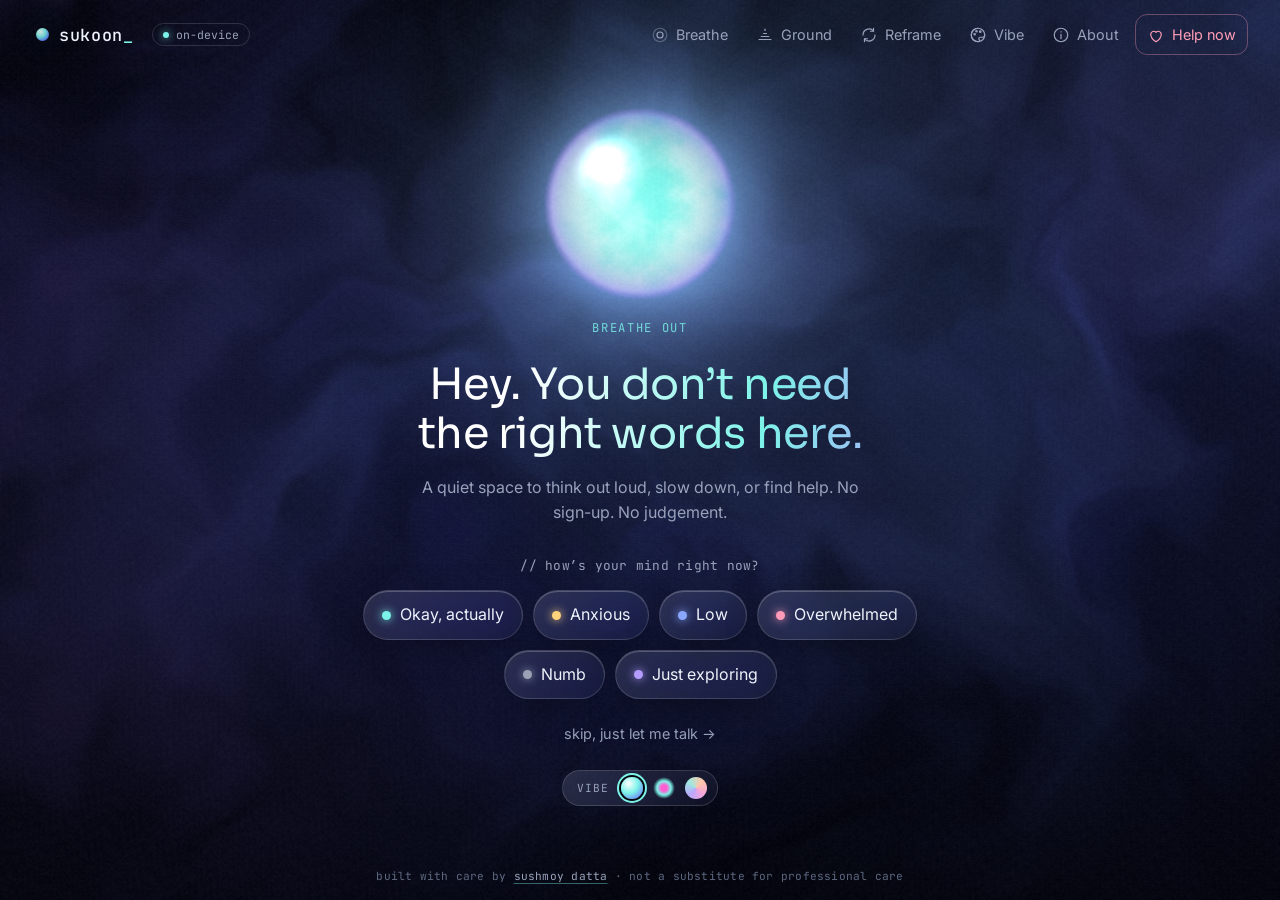
==== commit ebd9c053: "Lock the frontend to three vibes: Aurora, Neural, Dusk Remove the Bioluminescent Deep and Ink & Pape" ====
--- a/frontend/index.html
+++ b/frontend/index.html
@@ -182,7 +182,7 @@
       <li><b>Body before words.</b> Paced breathing and grounding work even when talking feels hard.</li>
       <li><b>Honest about limits.</b> It’s a companion, not a clinician, and it always points to humans.</li>
     </ul>
-    <p class="muted small">Stack: FastAPI · sentence-transformers · Groq · vanilla JS · raw WebGL shaders (5 vibes, no libraries). <span id="mode-note"></span> <a href="https://github.com/sushmoydatta/IIT-ISM-Student-Wellbeing-Assistant" target="_blank" rel="noopener">Source on GitHub ↗</a></p>
+    <p class="muted small">Stack: FastAPI · sentence-transformers · Groq · vanilla JS · raw WebGL shaders (3 vibes, no libraries). <span id="mode-note"></span> <a href="https://github.com/sushmoydatta/IIT-ISM-Student-Wellbeing-Assistant" target="_blank" rel="noopener">Source on GitHub ↗</a></p>
   </dialog>
 
   <footer class="foot mono">built with care by <a href="https://github.com/sushmoydatta" target="_blank" rel="noopener">sushmoy datta</a> · not a substitute for professional care</footer>
--- a/frontend/css/style.css
+++ b/frontend/css/style.css
@@ -1,4 +1,4 @@
-/* Sukoon: five vibes, one calm system.
+/* Sukoon: three vibes, one calm system.
    Every component is styled through the tokens below; each [data-vibe] block
    only swaps tokens plus a few signature details (glass sheen, HUD brackets,
    paper ink). Motion is slow and breath-synced (--breath, 0..1, set by scene.js)
@@ -117,73 +117,6 @@
 }
 [data-vibe="dusk"] .msg.user .bubble { color: #3a1c35; }
 
-/* ---------- 4. Bioluminescent Deep ---------- */
-[data-vibe="deep"] {
-  color-scheme: dark;
-  --bg: #010d14;
-  --text: #e3fbff;
-  --muted: #8fb5c0;
-  --faint: #4f7380;
-  --accent: #5ef0d6;
-  --accent-2: #4fa8ff;
-  --on-accent: #01141a;
-  --panel: linear-gradient(160deg, rgba(94,240,214,.09), rgba(79,168,255,.04));
-  --panel-solid: rgba(2, 24, 34, .78);
-  --sheet: linear-gradient(180deg, rgba(4,34,46,.96), rgba(1,14,22,.98));
-  --border: rgba(94,240,214,.18);
-  --border-strong: rgba(94,240,214,.36);
-  --user-bubble: linear-gradient(135deg, rgba(94,240,214,.16), rgba(79,168,255,.18));
-  --user-border: rgba(94,240,214,.34);
-  --chip-bg: rgba(94,240,214,.07);
-  --chip-border: rgba(94,240,214,.32);
-  --chip-text: var(--accent);
-  --danger: #ff9db6;
-  --danger-bg: rgba(255,157,182,.11);
-  --title: linear-gradient(100deg, #f2fffd 30%, var(--accent) 70%, var(--accent-2));
-  --orb: radial-gradient(circle at 50% 40%, #e9fffb, var(--accent) 35%, rgba(79,168,255,.6) 65%, transparent 72%);
-  --glow: 0 0 36px rgba(94,240,214,.35);
-  --radius: 22px;
-  --radius-sm: 14px;
-  --blur: blur(16px) saturate(140%);
-  --shadow: 0 14px 40px -14px rgba(0,0,0,.7), inset 0 1px 0 rgba(160,255,240,.12);
-  --fallback: linear-gradient(to bottom, #04303a, #010d14 70%);
-}
-
-/* ---------- 5. Ink & Paper (light) ---------- */
-[data-vibe="ink"] {
-  color-scheme: light;
-  --bg: #f3f1ec;
-  --text: #1a1d2b;
-  --muted: #5d6273;
-  --faint: #9a9daa;
-  --accent: #2b3a8c;
-  --accent-2: #c8423a;
-  --on-accent: #ffffff;
-  --panel: rgba(255,255,255,.66);
-  --panel-solid: rgba(255,255,255,.86);
-  --sheet: linear-gradient(180deg, #fbfaf7, #f2efe9);
-  --border: rgba(26,29,43,.12);
-  --border-strong: rgba(26,29,43,.26);
-  --user-bubble: #1f2747;
-  --user-border: transparent;
-  --chip-bg: rgba(43,58,140,.06);
-  --chip-border: rgba(43,58,140,.28);
-  --chip-text: var(--accent);
-  --danger: #b3261e;
-  --danger-bg: rgba(200,66,58,.08);
-  --title: linear-gradient(100deg, #1a1d2b 50%, #2b3a8c);
-  --orb: radial-gradient(circle, transparent 52%, #1a1d2b 54%, #1a1d2b 64%, transparent 66%);
-  --glow: none;
-  --font-display: "Cormorant Garamond", Georgia, serif;
-  --title-weight: 500;
-  --radius: 16px;
-  --radius-sm: 10px;
-  --blur: blur(10px);
-  --shadow: 0 10px 30px -18px rgba(26,29,43,.35);
-  --fallback: #f3f1ec;
-}
-[data-vibe="ink"] .msg.user .bubble { color: #f3f1ec; }
-
 /* ---------- base ---------- */
 * { box-sizing: border-box; }
 [hidden] { display: none !important; }
@@ -237,7 +170,7 @@
 .brand { display: flex; align-items: center; gap: 10px; background: none; border: 0; padding: 4px; }
 .brand-dot { width: 13px; height: 13px; border-radius: 50%; background: var(--orb); box-shadow: var(--glow); opacity: calc(.6 + var(--breath, .5) * .4); }
 .brand-name { font: 500 1.05rem var(--font-mono); letter-spacing: .04em; }
-[data-vibe="dusk"] .brand-name, [data-vibe="ink"] .brand-name { font: var(--title-style, normal) 500 1.3rem var(--font-display); letter-spacing: 0; }
+[data-vibe="dusk"] .brand-name{ font: var(--title-style, normal) 500 1.3rem var(--font-display); letter-spacing: 0; }
 .caret { color: var(--accent); animation: blink 1.2s steps(2) infinite; }
 @keyframes blink { 50% { opacity: 0; } }
 .status { display: inline-flex; align-items: center; gap: 7px; font: 400 .72rem var(--font-mono); color: var(--muted); border: 1px solid var(--border); border-radius: var(--pill); padding: 3px 10px; }
@@ -261,7 +194,7 @@
 .orb-ring.r3 { inset: -6px; animation-delay: .75s; opacity: .5; border-style: dashed; }
 @keyframes breathe { 0% { transform: scale(.8); } 40% { transform: scale(1.12); } 100% { transform: scale(.8); } }
 .orb-cue { color: var(--accent); font-size: .76rem; letter-spacing: .14em; text-transform: uppercase; opacity: calc(.45 + var(--breath, .5) * .55); min-height: 1.4em; margin: 0 0 16px; }
-[data-vibe="dusk"] .orb-cue, [data-vibe="ink"] .orb-cue { font: italic 400 1rem var(--font-display); letter-spacing: .02em; text-transform: none; }
+[data-vibe="dusk"] .orb-cue{ font: italic 400 1rem var(--font-display); letter-spacing: .02em; text-transform: none; }
 .welcome-title {
   font: var(--title-style) var(--title-weight) clamp(1.7rem, 4.4vw, 2.7rem)/1.14 var(--font-display);
   text-transform: var(--title-transform); letter-spacing: -.01em;
@@ -270,7 +203,6 @@
 }
 [data-vibe="neural"] .welcome-title { font-size: clamp(1.5rem, 3.6vw, 2.3rem); letter-spacing: .02em; text-shadow: 0 0 24px rgba(124,243,232,.25); }
 [data-vibe="dusk"] .welcome-title { font-size: clamp(2rem, 5vw, 3.2rem); line-height: 1.05; }
-[data-vibe="ink"] .welcome-title { font-size: clamp(2.1rem, 5vw, 3.2rem); line-height: 1.05; }
 .welcome-sub { color: var(--muted); max-width: 44ch; margin: 10px 0 24px; }
 .checkin { border: 0; padding: 0; margin: 0; }
 .checkin legend { color: var(--muted); font-size: .8rem; margin: 0 auto 14px; }
@@ -280,7 +212,6 @@
 .mood:hover, .mood:focus-visible { transform: translateY(-2px); border-color: var(--border-strong); }
 [data-vibe="neural"] .mood { clip-path: polygon(8px 0, 100% 0, 100% calc(100% - 8px), calc(100% - 8px) 100%, 0 100%, 0 8px); font: 500 .9rem var(--font-display); letter-spacing: .05em; text-transform: uppercase; }
 [data-vibe="dusk"] .mood { background: var(--chip-bg); color: var(--chip-text); border: 0; font-weight: 500; }
-[data-vibe="ink"] .mood i { box-shadow: none; }
 .link-btn { background: none; border: 0; color: var(--muted); margin-top: 16px; font-size: .9rem; }
 .link-btn:hover { color: var(--accent); }
 
@@ -337,7 +268,6 @@
 .composer textarea::placeholder { color: var(--faint); }
 .send { width: 42px; height: 42px; border-radius: 50%; border: 0; display: grid; place-items: center; flex: none; background: linear-gradient(135deg, var(--accent), var(--accent-2)); color: var(--on-accent); transition: opacity .3s, transform .3s; }
 [data-vibe="dusk"] .send { background: #fff4ec; }
-[data-vibe="ink"] .send { background: var(--accent); }
 [data-vibe="neural"] .send { border-radius: 3px; }
 .send svg { width: 20px; height: 20px; fill: none; stroke: currentColor; stroke-width: 2; stroke-linecap: round; stroke-linejoin: round; }
 .send:disabled { opacity: .3; cursor: default; }
@@ -348,11 +278,10 @@
 dialog.sheet { width: min(520px, calc(100vw - 32px)); max-height: calc(100dvh - 48px); overflow-y: auto; padding: 28px; border-radius: calc(var(--radius) + 4px); color: var(--text); background: var(--sheet); border: 1px solid var(--border-strong); box-shadow: 0 30px 80px rgba(0,0,0,.45); }
 dialog.sheet.wide { width: min(700px, calc(100vw - 32px)); }
 dialog::backdrop { background: rgba(3,6,12,.6); backdrop-filter: blur(6px); }
-[data-vibe="ink"] dialog::backdrop { background: rgba(30,32,45,.25); }
 dialog[open] { animation: pop .45s cubic-bezier(.2,.8,.2,1); }
 @keyframes pop { from { opacity: 0; transform: translateY(12px) scale(.98); } }
 .sheet h2 { margin: 2px 0 8px; font: var(--title-style) var(--title-weight) 1.4rem/1.25 var(--font-display); text-transform: var(--title-transform); }
-[data-vibe="dusk"] .sheet h2, [data-vibe="ink"] .sheet h2 { font-size: 1.7rem; }
+[data-vibe="dusk"] .sheet h2{ font-size: 1.7rem; }
 .sheet h3 { font-weight: 500; font-size: 1rem; margin: 22px 0 8px; }
 .eyebrow { color: var(--accent); font-size: .74rem; margin: 0; }
 .urgent-sheet .eyebrow { color: var(--danger); }
@@ -362,7 +291,6 @@
 .row.between { justify-content: space-between; }
 .btn { padding: 10px 20px; border-radius: var(--radius-sm); border: 1px solid var(--border-strong); background: var(--panel); color: var(--text); }
 .btn.primary { background: linear-gradient(135deg, var(--accent), var(--accent-2)); color: var(--on-accent); border: 0; font-weight: 500; }
-[data-vibe="ink"] .btn.primary, [data-vibe="dusk"] .btn.primary { background: var(--accent); }
 .btn.ghost { background: transparent; }
 .btn:disabled { opacity: .35; cursor: default; }
 .seg { display: inline-flex; padding: 3px; border-radius: var(--radius-sm); background: var(--panel-solid); border: 1px solid var(--border); }
@@ -382,7 +310,6 @@
 /* breathe */
 .breather { position: relative; height: 260px; display: grid; place-items: center; margin: 10px 0; }
 .breather-orb { width: 120px; height: 120px; border-radius: 50%; background: var(--orb); box-shadow: var(--glow), 0 0 120px color-mix(in srgb, var(--accent-2) 30%, transparent); transform: scale(.7); transition: transform 4s cubic-bezier(.45,.05,.55,.95); }
-[data-vibe="ink"] .breather-orb { background: radial-gradient(circle, transparent 54%, var(--text) 56%, var(--text) 66%, transparent 68%); box-shadow: none; }
 .breather.in .breather-orb { transform: scale(1.55); transition-duration: 4s; }
 .breather.out .breather-orb { transform: scale(.7); transition-duration: 6s; }
 .breather-text { position: absolute; display: flex; flex-direction: column; align-items: center; }
